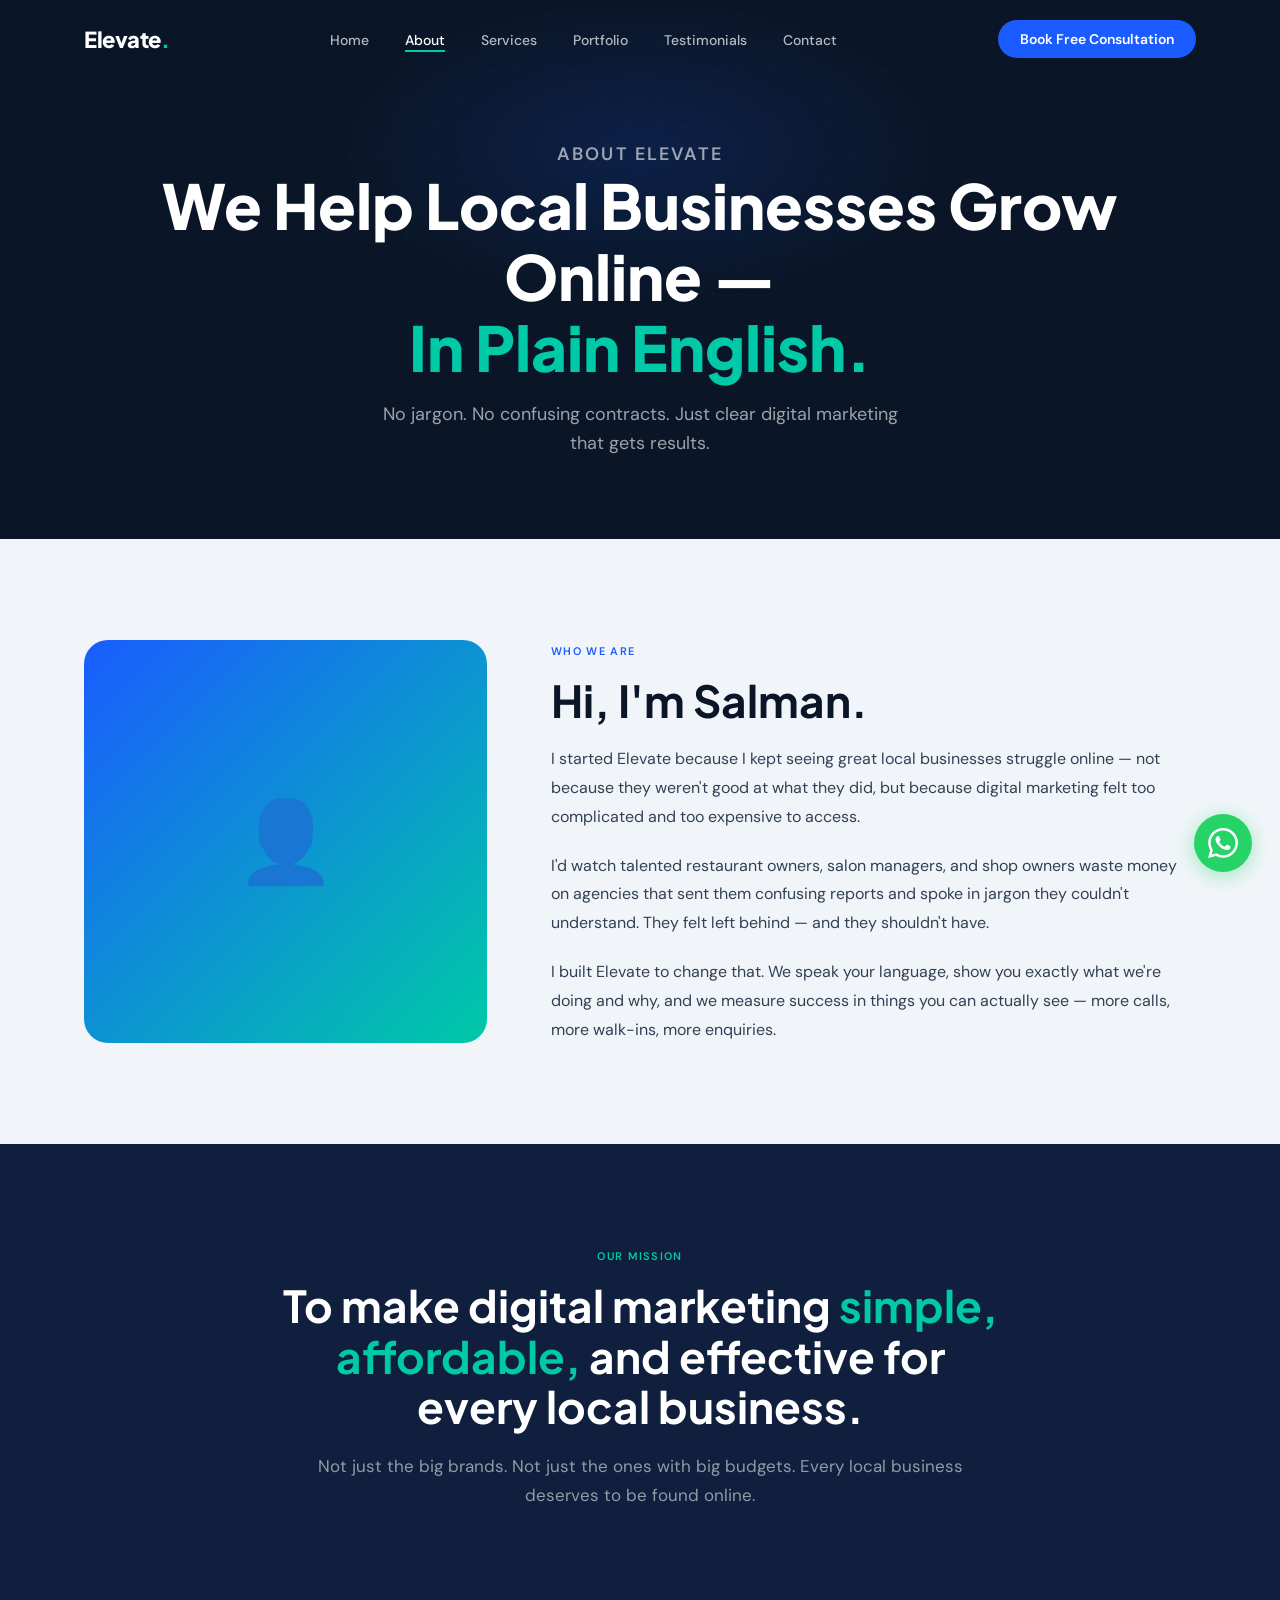
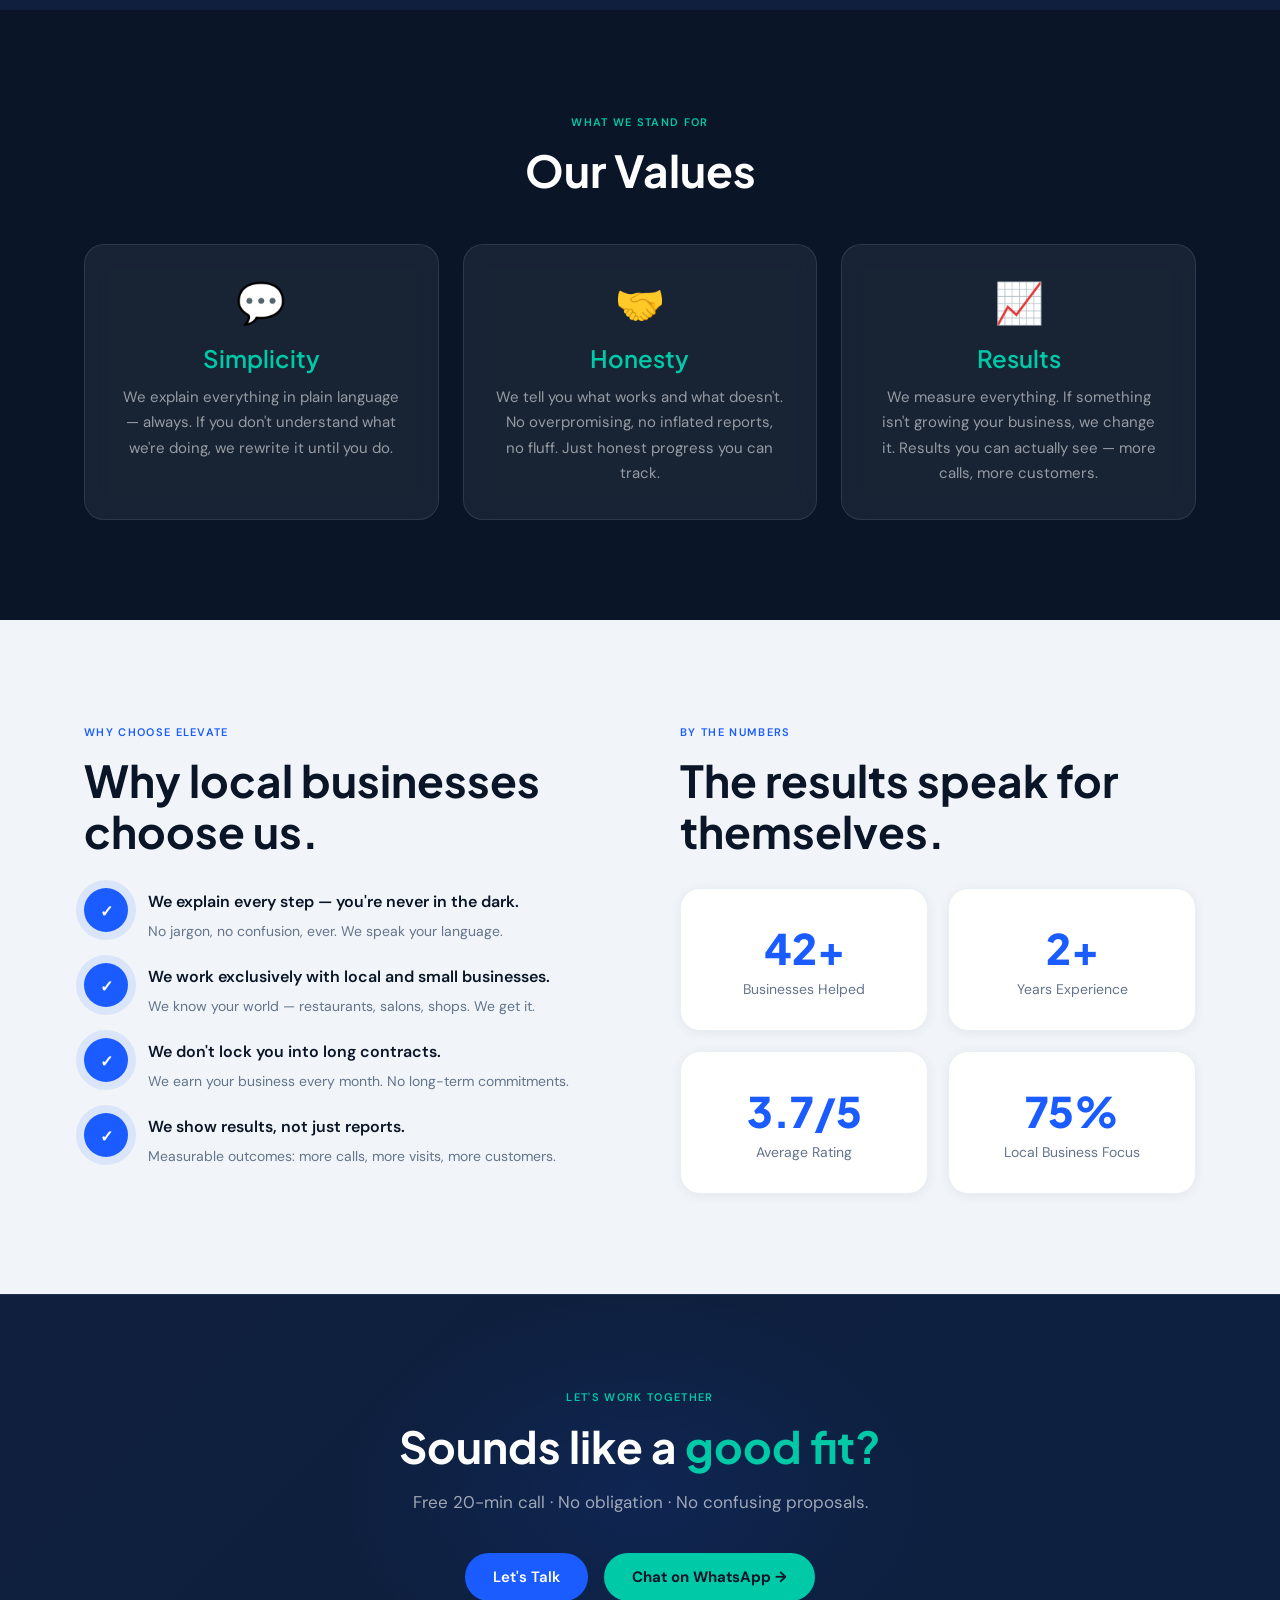
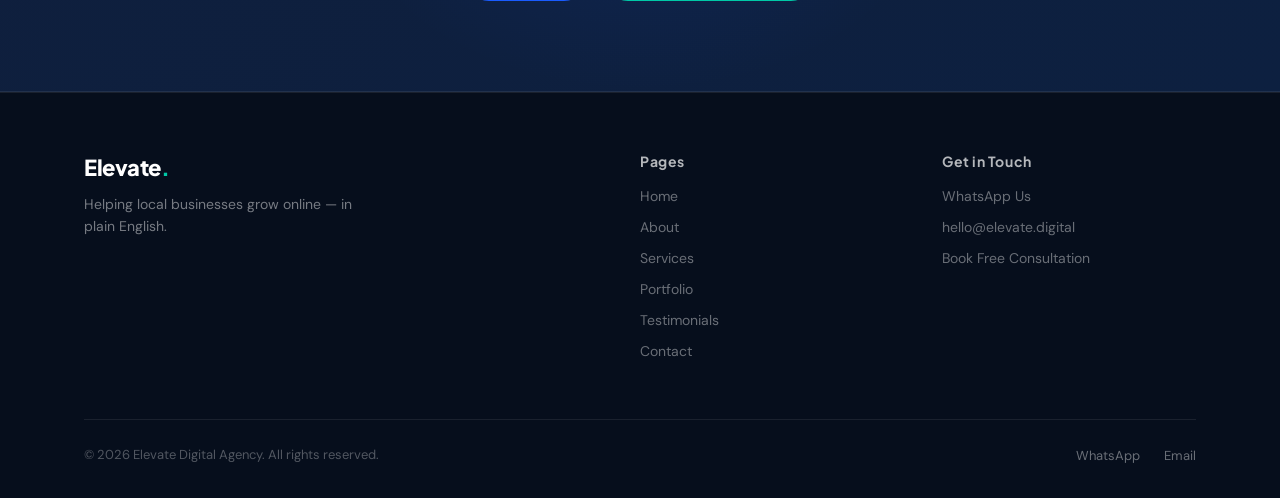
==== about.html @ 39bbc7ec "Initial Elevate website" ====
<!DOCTYPE html>
<html lang="en">
<head>
<meta charset="UTF-8">
<meta name="viewport" content="width=device-width, initial-scale=1.0">
<title>About Us · Elevate Digital Agency</title>
<meta name="description" content="We help local businesses grow online in plain English. No jargon, no confusing contracts. Real people, real results.">
<link rel="stylesheet" href="style.css">
</head>
<body>

<!-- NAV -->
<nav class="nav">
  <div class="container">
    <div class="nav-inner">
      <a href="index.html" class="nav-logo">Elevate<span>.</span></a>
      <ul class="nav-links">
        <li><a href="index.html">Home</a></li>
        <li><a href="about.html">About</a></li>
        <li><a href="services.html">Services</a></li>
        <li><a href="portfolio.html">Portfolio</a></li>
        <li><a href="testimonials.html">Testimonials</a></li>
        <li><a href="contact.html">Contact</a></li>
      </ul>
      <a href="contact.html" class="btn btn-primary nav-cta pulse">Book Free Consultation</a>
      <div class="hamburger" id="hamburger"><span></span><span></span><span></span></div>
    </div>
  </div>
</nav>
<div class="mobile-menu" id="mobileMenu">
  <a href="index.html">Home</a><a href="about.html">About</a><a href="services.html">Services</a>
  <a href="portfolio.html">Portfolio</a><a href="testimonials.html">Testimonials</a><a href="contact.html">Contact</a>
  <a href="contact.html" class="btn btn-primary">Book Free Consultation</a>
</div>

<!-- PAGE HERO -->
<section class="page-hero">
  <div class="page-hero-bg"></div>
  <div class="page-hero-glow"></div>
  <div class="container" style="position:relative;z-index:1">
    <p class="section-label reveal">About Elevate</p>
    <h1 class="reveal reveal-delay-1">We Help Local Businesses Grow Online —<br><span class="text-teal">In Plain English.</span></h1>
    <p class="reveal reveal-delay-2">No jargon. No confusing contracts. Just clear digital marketing that gets results.</p>
  </div>
</section>

<!-- FOUNDER STORY -->
<section class="section section-light">
  <div class="container">
    <div style="display:grid;grid-template-columns:1fr 1.6fr;gap:64px;align-items:center">
      <div class="reveal-left">
        <div style="background:linear-gradient(135deg,#1A5CFF,#00C9A7);border-radius:24px;aspect-ratio:1;display:flex;align-items:center;justify-content:center;font-size:80px">👤</div>
      </div>
      <div class="reveal-right">
        <p class="section-label">Who We Are</p>
        <h2 style="color:var(--text-dark);margin-bottom:20px">Hi, I'm Salman.</h2>
        <p style="color:var(--text-mid);font-size:16px;line-height:1.8;margin-bottom:20px">
          I started Elevate because I kept seeing great local businesses struggle online — not because they weren't good at what they did, but because digital marketing felt too complicated and too expensive to access.
        </p>
        <p style="color:var(--text-mid);font-size:16px;line-height:1.8;margin-bottom:20px">
          I'd watch talented restaurant owners, salon managers, and shop owners waste money on agencies that sent them confusing reports and spoke in jargon they couldn't understand. They felt left behind — and they shouldn't have.
        </p>
        <p style="color:var(--text-mid);font-size:16px;line-height:1.8">
          I built Elevate to change that. We speak your language, show you exactly what we're doing and why, and we measure success in things you can actually see — more calls, more walk-ins, more enquiries.
        </p>
      </div>
    </div>
  </div>
</section>

<!-- MISSION -->
<section class="section section-mid" style="text-align:center">
  <div class="container">
    <div class="max-720">
      <p class="section-label reveal">Our Mission</p>
      <h2 class="reveal reveal-delay-1" style="margin-bottom:20px">
        To make digital marketing <span class="text-teal">simple, affordable,</span> and effective for every local business.
      </h2>
      <p class="text-muted reveal reveal-delay-2" style="font-size:17px">
        Not just the big brands. Not just the ones with big budgets. Every local business deserves to be found online.
      </p>
    </div>
  </div>
</section>

<!-- VALUES -->
<section class="section section-dark">
  <div class="container">
    <div class="text-center mb-48">
      <p class="section-label reveal">What We Stand For</p>
      <h2 class="reveal reveal-delay-1">Our Values</h2>
    </div>
    <div class="grid-3">
      <div class="card-glass reveal reveal-delay-1" style="text-align:center">
        <div style="font-size:40px;margin-bottom:16px">💬</div>
        <h3 class="text-teal" style="margin-bottom:12px">Simplicity</h3>
        <p class="text-muted" style="font-size:15px">We explain everything in plain language — always. If you don't understand what we're doing, we rewrite it until you do.</p>
      </div>
      <div class="card-glass reveal reveal-delay-2" style="text-align:center">
        <div style="font-size:40px;margin-bottom:16px">🤝</div>
        <h3 class="text-teal" style="margin-bottom:12px">Honesty</h3>
        <p class="text-muted" style="font-size:15px">We tell you what works and what doesn't. No overpromising, no inflated reports, no fluff. Just honest progress you can track.</p>
      </div>
      <div class="card-glass reveal reveal-delay-3" style="text-align:center">
        <div style="font-size:40px;margin-bottom:16px">📈</div>
        <h3 class="text-teal" style="margin-bottom:12px">Results</h3>
        <p class="text-muted" style="font-size:15px">We measure everything. If something isn't growing your business, we change it. Results you can actually see — more calls, more customers.</p>
      </div>
    </div>
  </div>
</section>

<!-- WHY CHOOSE US -->
<section class="section section-light">
  <div class="container">
    <div style="display:grid;grid-template-columns:1fr 1fr;gap:80px;align-items:start">
      <div>
        <p class="section-label reveal">Why Choose Elevate</p>
        <h2 class="reveal reveal-delay-1" style="color:var(--text-dark);margin-bottom:32px">Why local businesses choose us.</h2>
        <div style="display:flex;flex-direction:column;gap:20px">
          <div class="step-item reveal reveal-delay-1">
            <div class="step-num" style="background:var(--blue)">✓</div>
            <div>
              <p style="color:var(--text-dark);font-weight:600;font-size:16px;margin-bottom:4px">We explain every step — you're never in the dark.</p>
              <p style="color:var(--text-muted);font-size:14px">No jargon, no confusion, ever. We speak your language.</p>
            </div>
          </div>
          <div class="step-item reveal reveal-delay-2">
            <div class="step-num" style="background:var(--blue)">✓</div>
            <div>
              <p style="color:var(--text-dark);font-weight:600;font-size:16px;margin-bottom:4px">We work exclusively with local and small businesses.</p>
              <p style="color:var(--text-muted);font-size:14px">We know your world — restaurants, salons, shops. We get it.</p>
            </div>
          </div>
          <div class="step-item reveal reveal-delay-3">
            <div class="step-num" style="background:var(--blue)">✓</div>
            <div>
              <p style="color:var(--text-dark);font-weight:600;font-size:16px;margin-bottom:4px">We don't lock you into long contracts.</p>
              <p style="color:var(--text-muted);font-size:14px">We earn your business every month. No long-term commitments.</p>
            </div>
          </div>
          <div class="step-item reveal reveal-delay-4">
            <div class="step-num" style="background:var(--blue)">✓</div>
            <div>
              <p style="color:var(--text-dark);font-weight:600;font-size:16px;margin-bottom:4px">We show results, not just reports.</p>
              <p style="color:var(--text-muted);font-size:14px">Measurable outcomes: more calls, more visits, more customers.</p>
            </div>
          </div>
        </div>
      </div>
      <!-- Stats -->
      <div>
        <p class="section-label reveal">By the Numbers</p>
        <h2 class="reveal reveal-delay-1" style="color:var(--text-dark);margin-bottom:32px">The results speak for themselves.</h2>
        <div style="display:grid;grid-template-columns:1fr 1fr;gap:20px">
          <div class="card-light reveal reveal-delay-1" style="text-align:center">
            <div style="font-family:var(--font-display);font-size:42px;font-weight:800;color:var(--blue)"><span class="counter" data-target="50" data-suffix="+">0</span></div>
            <div style="font-size:14px;color:var(--text-muted);margin-top:6px">Businesses Helped</div>
          </div>
          <div class="card-light reveal reveal-delay-2" style="text-align:center">
            <div style="font-family:var(--font-display);font-size:42px;font-weight:800;color:var(--blue)"><span class="counter" data-target="3" data-suffix="+">0</span></div>
            <div style="font-size:14px;color:var(--text-muted);margin-top:6px">Years Experience</div>
          </div>
          <div class="card-light reveal reveal-delay-3" style="text-align:center">
            <div style="font-family:var(--font-display);font-size:42px;font-weight:800;color:var(--blue)"><span class="counter" data-target="4.9" data-suffix="/5">0</span></div>
            <div style="font-size:14px;color:var(--text-muted);margin-top:6px">Average Rating</div>
          </div>
          <div class="card-light reveal reveal-delay-4" style="text-align:center">
            <div style="font-family:var(--font-display);font-size:42px;font-weight:800;color:var(--blue)"><span class="counter" data-target="100" data-suffix="%">0</span></div>
            <div style="font-size:14px;color:var(--text-muted);margin-top:6px">Local Business Focus</div>
          </div>
        </div>
      </div>
    </div>
  </div>
</section>

<!-- CTA -->
<section class="cta-section">
  <div class="container">
    <div class="max-600 text-center" style="position:relative;z-index:1">
      <p class="section-label reveal">Let's Work Together</p>
      <h2 class="reveal reveal-delay-1">Sounds like a <span class="text-teal">good fit?</span></h2>
      <p class="reveal reveal-delay-2" style="color:rgba(255,255,255,0.6);font-size:17px;margin-top:16px;margin-bottom:36px">
        Free 20-min call · No obligation · No confusing proposals.
      </p>
      <div class="flex-center reveal reveal-delay-3">
        <a href="contact.html" class="btn btn-primary pulse">Let's Talk</a>
        <a href="https://wa.me/917736160446?text=Hi%21%20I%27d%20like%20to%20learn%20more%20about%20your%20services." target="_blank" class="btn btn-teal">Chat on WhatsApp →</a>
      </div>
    </div>
  </div>
</section>

<!-- FOOTER -->
<footer class="footer">
  <div class="container">
    <div class="footer-grid">
      <div class="footer-brand">
        <a href="index.html" class="nav-logo">Elevate<span style="color:var(--teal)">.</span></a>
        <p>Helping local businesses grow online — in plain English.</p>
      </div>
      <div class="footer-col"><h4>Pages</h4><ul>
        <li><a href="index.html">Home</a></li><li><a href="about.html">About</a></li>
        <li><a href="services.html">Services</a></li><li><a href="portfolio.html">Portfolio</a></li>
        <li><a href="testimonials.html">Testimonials</a></li><li><a href="contact.html">Contact</a></li>
      </ul></div>
      <div class="footer-col"><h4>Get in Touch</h4><ul>
        <li><a href="https://wa.me/917736160446" target="_blank">WhatsApp Us</a></li>
        <li><a href="mailto:salmanulfarisdesign@gmail.com">hello@elevate.digital</a></li>
        <li><a href="contact.html">Book Free Consultation</a></li>
      </ul></div>
    </div>
    <div class="footer-bottom">
      <p>© 2026 Elevate Digital Agency. All rights reserved.</p>
      <div class="footer-contact">
        <a href="https://wa.me/917736160446" target="_blank">WhatsApp</a>
        <a href="mailto:salmanulfarisdesign@gmail.com">Email</a>
      </div>
    </div>
  </div>
</footer>

<a href="https://wa.me/917736160446?text=Hi%21%20I%27d%20like%20to%20learn%20more%20about%20your%20services." target="_blank" class="whatsapp-fab">
  <svg viewBox="0 0 24 24"><path d="M17.472 14.382c-.297-.149-1.758-.867-2.03-.967-.273-.099-.471-.148-.67.15-.197.297-.767.966-.94 1.164-.173.199-.347.223-.644.075-.297-.15-1.255-.463-2.39-1.475-.883-.788-1.48-1.761-1.653-2.059-.173-.297-.018-.458.13-.606.134-.133.298-.347.446-.52.149-.174.198-.298.298-.497.099-.198.05-.371-.025-.52-.075-.149-.669-1.612-.916-2.207-.242-.579-.487-.5-.669-.51-.173-.008-.371-.01-.57-.01-.198 0-.52.074-.792.372-.272.297-1.04 1.016-1.04 2.479 0 1.462 1.065 2.875 1.213 3.074.149.198 2.096 3.2 5.077 4.487.709.306 1.262.489 1.694.625.712.227 1.36.195 1.871.118.571-.085 1.758-.719 2.006-1.413.248-.694.248-1.289.173-1.413-.074-.124-.272-.198-.57-.347m-5.421 7.403h-.004a9.87 9.87 0 01-5.031-1.378l-.361-.214-3.741.982.998-3.648-.235-.374a9.86 9.86 0 01-1.51-5.26c.001-5.45 4.436-9.884 9.888-9.884 2.64 0 5.122 1.03 6.988 2.898a9.825 9.825 0 012.893 6.994c-.003 5.45-4.437 9.884-9.885 9.884m8.413-18.297A11.815 11.815 0 0012.05 0C5.495 0 .16 5.335.157 11.892c0 2.096.547 4.142 1.588 5.945L.057 24l6.305-1.654a11.882 11.882 0 005.683 1.448h.005c6.554 0 11.89-5.335 11.893-11.893a11.821 11.821 0 00-3.48-8.413z"/></svg>
  <span class="whatsapp-tooltip">Chat with us on WhatsApp</span>
</a>

<script src="script.js"></script>
</body>
</html>
---- style.css ----
/* ============================================================
   ELEVATE DIGITAL AGENCY — Global Design System
   Phase 4 spec: Dark navy / Electric blue / Teal accent
   Fonts: Plus Jakarta Sans (display) + DM Sans (body)
   ============================================================ */

@import url('https://fonts.googleapis.com/css2?family=Plus+Jakarta+Sans:wght@400;600;700;800&family=DM+Sans:wght@400;500;600&display=swap');

/* ── CSS Variables ── */
:root {
  --navy:       #0A1628;
  --navy-light: #0f1f3d;
  --blue:       #1A5CFF;
  --blue-glow:  rgba(26,92,255,0.25);
  --teal:       #00C9A7;
  --teal-dim:   rgba(0,201,167,0.15);
  --white:      #FFFFFF;
  --slate:      #64748B;
  --ice:        #F1F5F9;
  --ice2:       #E8EFF6;
  --border:     rgba(255,255,255,0.08);
  --border-light: rgba(0,0,0,0.09);
  --card-dark:  rgba(255,255,255,0.04);
  --card-glass: rgba(255,255,255,0.06);
  --text-dark:  #0A1628;
  --text-mid:   #334155;
  --text-muted: #64748B;

  --font-display: 'Plus Jakarta Sans', sans-serif;
  --font-body:    'DM Sans', sans-serif;

  --radius:   12px;
  --radius-lg:20px;
  --radius-xl:32px;

  --section-pad: 100px 0;
  --container:   1160px;
  --transition:  0.3s cubic-bezier(0.4,0,0.2,1);
}

/* ── Reset ── */
*, *::before, *::after { box-sizing: border-box; margin: 0; padding: 0; }
html { scroll-behavior: smooth; font-size: 16px; }
body {
  font-family: var(--font-body);
  color: var(--white);
  background: var(--navy);
  -webkit-font-smoothing: antialiased;
  overflow-x: hidden;
}
img { max-width: 100%; display: block; }
a { text-decoration: none; color: inherit; }

/* ── Container ── */
.container {
  max-width: var(--container);
  margin: 0 auto;
  padding: 0 24px;
}

/* ── Typography ── */
h1,h2,h3,h4 { font-family: var(--font-display); line-height: 1.15; }
h1 { font-size: clamp(36px,5vw,62px); font-weight: 800; }
h2 { font-size: clamp(28px,3.5vw,44px); font-weight: 700; }
h3 { font-size: clamp(18px,2vw,24px); font-weight: 600; }
p  { line-height: 1.7; }

/* ── Section Label ── */
.section-label {
  display: inline-block;
  font-family: var(--font-body);
  font-size: 11px;
  font-weight: 600;
  letter-spacing: 0.12em;
  text-transform: uppercase;
  color: var(--teal);
  margin-bottom: 14px;
}

/* ── Buttons ── */
.btn {
  display: inline-flex;
  align-items: center;
  gap: 8px;
  font-family: var(--font-body);
  font-size: 15px;
  font-weight: 600;
  padding: 14px 28px;
  border-radius: 50px;
  border: none;
  cursor: pointer;
  transition: var(--transition);
  position: relative;
  overflow: hidden;
  white-space: nowrap;
}
.btn-primary {
  background: var(--blue);
  color: var(--white);
  box-shadow: 0 0 0 0 var(--blue-glow);
}
.btn-primary:hover {
  background: #1048e0;
  box-shadow: 0 0 0 8px var(--blue-glow), 0 8px 24px rgba(26,92,255,0.35);
  transform: translateY(-2px);
}
.btn-primary.pulse {
  animation: btn-pulse 3s ease-out infinite;
}
@keyframes btn-pulse {
  0%,100% { box-shadow: 0 0 0 0 var(--blue-glow); }
  50%      { box-shadow: 0 0 0 12px rgba(26,92,255,0); }
}
.btn-teal {
  background: var(--teal);
  color: var(--navy);
  font-weight: 700;
}
.btn-teal:hover {
  background: #00b899;
  transform: translateY(-2px);
  box-shadow: 0 8px 24px rgba(0,201,167,0.35);
}
.btn-outline {
  background: transparent;
  color: var(--white);
  border: 1.5px solid rgba(255,255,255,0.25);
}
.btn-outline:hover {
  background: rgba(255,255,255,0.07);
  border-color: rgba(255,255,255,0.5);
}
.btn-outline-dark {
  background: transparent;
  color: var(--navy);
  border: 1.5px solid rgba(0,0,0,0.18);
}
.btn-outline-dark:hover {
  background: var(--navy);
  color: var(--white);
}

/* ── Nav ── */
.nav {
  position: fixed;
  top: 0; left: 0; right: 0;
  z-index: 1000;
  padding: 20px 0;
  transition: var(--transition);
}
.nav.scrolled {
  background: rgba(10,22,40,0.92);
  backdrop-filter: blur(16px);
  -webkit-backdrop-filter: blur(16px);
  border-bottom: 1px solid var(--border);
  padding: 14px 0;
  box-shadow: 0 4px 32px rgba(0,0,0,0.3);
}
.nav-inner {
  display: flex;
  align-items: center;
  justify-content: space-between;
  gap: 24px;
}
.nav-logo {
  font-family: var(--font-display);
  font-size: 22px;
  font-weight: 800;
  color: var(--white);
  letter-spacing: -0.02em;
}
.nav-logo span { color: var(--teal); }
.nav-links {
  display: flex;
  align-items: center;
  gap: 36px;
  list-style: none;
}
.nav-links a {
  font-size: 14px;
  font-weight: 500;
  color: rgba(255,255,255,0.7);
  transition: var(--transition);
  position: relative;
}
.nav-links a::after {
  content: '';
  position: absolute;
  bottom: -3px; left: 0; right: 0;
  height: 1.5px;
  background: var(--teal);
  transform: scaleX(0);
  transition: var(--transition);
}
.nav-links a:hover { color: var(--white); }
.nav-links a:hover::after, .nav-links a.active::after { transform: scaleX(1); }
.nav-links a.active { color: var(--white); }
.nav-cta { font-size: 14px !important; padding: 10px 22px !important; }
.hamburger {
  display: none;
  flex-direction: column;
  gap: 5px;
  cursor: pointer;
  padding: 4px;
}
.hamburger span {
  display: block;
  width: 24px; height: 2px;
  background: var(--white);
  border-radius: 2px;
  transition: var(--transition);
}
.hamburger.open span:nth-child(1) { transform: translateY(7px) rotate(45deg); }
.hamburger.open span:nth-child(2) { opacity: 0; }
.hamburger.open span:nth-child(3) { transform: translateY(-7px) rotate(-45deg); }
.mobile-menu {
  display: none;
  position: fixed;
  top: 0; left: 0; right: 0; bottom: 0;
  background: var(--navy);
  z-index: 999;
  padding: 100px 24px 40px;
  flex-direction: column;
  gap: 8px;
}
.mobile-menu.open { display: flex; }
.mobile-menu a {
  font-family: var(--font-display);
  font-size: 28px;
  font-weight: 700;
  color: rgba(255,255,255,0.7);
  padding: 12px 0;
  border-bottom: 1px solid var(--border);
  transition: var(--transition);
}
.mobile-menu a:hover { color: var(--white); padding-left: 8px; }
.mobile-menu .btn { margin-top: 20px; width: 100%; justify-content: center; }

/* ── WhatsApp Floating Button ── */
.whatsapp-fab {
  position: fixed;
  bottom: 28px;
  right: 28px;
  z-index: 999;
  width: 58px; height: 58px;
  background: #25D366;
  border-radius: 50%;
  display: flex;
  align-items: center;
  justify-content: center;
  box-shadow: 0 4px 20px rgba(37,211,102,0.4);
  transition: var(--transition);
  animation: wa-bounce 5s ease-in-out infinite;
}
.whatsapp-fab:hover {
  transform: scale(1.1);
  box-shadow: 0 6px 28px rgba(37,211,102,0.55);
}
.whatsapp-fab svg { width: 30px; height: 30px; fill: white; }
@keyframes wa-bounce {
  0%,90%,100% { transform: translateY(0); }
  93%          { transform: translateY(-8px); }
  96%          { transform: translateY(-3px); }
}
.whatsapp-tooltip {
  position: absolute;
  right: 70px;
  background: rgba(10,22,40,0.95);
  color: white;
  font-size: 13px;
  font-weight: 500;
  padding: 8px 14px;
  border-radius: 8px;
  white-space: nowrap;
  pointer-events: none;
  opacity: 0;
  transition: var(--transition);
  border: 1px solid var(--border);
}
.whatsapp-fab:hover .whatsapp-tooltip { opacity: 1; }

/* ── Hero (dark sections) ── */
.hero {
  min-height: 100vh;
  display: flex;
  align-items: center;
  padding: 120px 0 80px;
  position: relative;
  overflow: hidden;
  background: var(--navy);
}
.hero-bg-dots {
  position: absolute;
  inset: 0;
  background-image: radial-gradient(circle, rgba(255,255,255,0.04) 1px, transparent 1px);
  background-size: 32px 32px;
  pointer-events: none;
}
.hero-gradient {
  position: absolute;
  inset: 0;
  background: radial-gradient(ellipse 80% 60% at 60% 40%, rgba(26,92,255,0.12) 0%, transparent 70%),
              radial-gradient(ellipse 50% 50% at 20% 80%, rgba(0,201,167,0.08) 0%, transparent 60%);
  pointer-events: none;
}
.hero-content { position: relative; z-index: 2; }
.hero-eyebrow {
  font-family: var(--font-body);
  font-size: 12px;
  font-weight: 600;
  letter-spacing: 0.14em;
  text-transform: uppercase;
  color: var(--teal);
  margin-bottom: 20px;
  opacity: 0;
  animation: fade-up 0.6s 0.2s ease-out forwards;
}
.hero-title {
  opacity: 0;
  animation: fade-up 0.7s 0.4s ease-out forwards;
  margin-bottom: 24px;
}
.hero-title .accent { color: var(--teal); }
.hero-sub {
  font-size: clamp(16px, 1.5vw, 19px);
  color: rgba(255,255,255,0.65);
  max-width: 580px;
  margin-bottom: 36px;
  line-height: 1.65;
  opacity: 0;
  animation: fade-up 0.7s 0.6s ease-out forwards;
}
.hero-ctas {
  display: flex;
  align-items: center;
  gap: 16px;
  flex-wrap: wrap;
  opacity: 0;
  animation: fade-up 0.7s 0.8s ease-out forwards;
}
.hero-floating-icons {
  position: absolute;
  right: 5%;
  top: 50%;
  transform: translateY(-50%);
  width: 360px;
  height: 360px;
  pointer-events: none;
}
.float-icon {
  position: absolute;
  width: 64px; height: 64px;
  border-radius: 16px;
  display: flex;
  align-items: center;
  justify-content: center;
  font-size: 28px;
  opacity: 0;
  animation: float-in 0.6s ease-out forwards, float 4s ease-in-out infinite;
}
.float-icon:nth-child(1) { top: 10%;  left: 20%; animation-delay: 0.9s, 1.5s; background: rgba(225,48,108,0.15); border: 1px solid rgba(225,48,108,0.2); }
.float-icon:nth-child(2) { top: 35%;  left: 55%; animation-delay: 1.1s, 2s;   background: rgba(26,92,255,0.15); border: 1px solid rgba(26,92,255,0.2); }
.float-icon:nth-child(3) { top: 60%;  left: 10%; animation-delay: 1.3s, 2.5s; background: rgba(0,201,167,0.15); border: 1px solid rgba(0,201,167,0.2); }
.float-icon:nth-child(4) { top: 75%;  left: 50%; animation-delay: 1.5s, 3s;   background: rgba(255,165,0,0.15); border: 1px solid rgba(255,165,0,0.2); }
.float-icon:nth-child(5) { top: 20%;  left: 70%; animation-delay: 1.7s, 3.5s; background: rgba(255,255,255,0.06); border: 1px solid var(--border); }
@keyframes float-in {
  from { opacity:0; transform: translateY(20px); }
  to   { opacity:1; transform: translateY(0); }
}
@keyframes float {
  0%,100% { transform: translateY(0); }
  50%      { transform: translateY(-10px); }
}
@keyframes fade-up {
  from { opacity:0; transform: translateY(24px); }
  to   { opacity:1; transform: translateY(0); }
}

/* ── Trust Strip ── */
.trust-strip {
  background: rgba(255,255,255,0.04);
  border: 1px solid var(--border);
  border-radius: var(--radius);
  padding: 20px 32px;
  display: flex;
  align-items: center;
  justify-content: space-around;
  gap: 20px;
  flex-wrap: wrap;
  margin-top: 60px;
}
.trust-item {
  text-align: center;
}
.trust-item .trust-num {
  font-family: var(--font-display);
  font-size: 28px;
  font-weight: 800;
  color: var(--teal);
  display: block;
  line-height: 1;
}
.trust-item .trust-label {
  font-size: 13px;
  color: rgba(255,255,255,0.55);
  margin-top: 4px;
}
.trust-divider {
  width: 1px;
  height: 40px;
  background: var(--border);
}

/* ── Section ── */
.section { padding: var(--section-pad); }
.section-dark { background: var(--navy); }
.section-light {
  background: var(--ice);
  color: var(--text-dark);
}
.section-light .section-label { color: var(--blue); }
.section-light h2,
.section-light h3 { color: var(--text-dark); }
.section-light p { color: var(--text-mid); }

.section-mid {
  background: var(--navy-light);
}

/* ── Reveal animation (scroll-triggered via JS) ── */
.reveal {
  opacity: 0;
  transform: translateY(32px);
  transition: opacity 0.6s ease-out, transform 0.6s ease-out;
}
.reveal.visible {
  opacity: 1;
  transform: translateY(0);
}
.reveal-delay-1 { transition-delay: 0.1s; }
.reveal-delay-2 { transition-delay: 0.2s; }
.reveal-delay-3 { transition-delay: 0.3s; }
.reveal-delay-4 { transition-delay: 0.4s; }
.reveal-left {
  opacity: 0;
  transform: translateX(-32px);
  transition: opacity 0.6s ease-out, transform 0.6s ease-out;
}
.reveal-left.visible { opacity: 1; transform: translateX(0); }
.reveal-right {
  opacity: 0;
  transform: translateX(32px);
  transition: opacity 0.6s ease-out, transform 0.6s ease-out;
}
.reveal-right.visible { opacity: 1; transform: translateX(0); }

/* ── Cards ── */
.card-dark {
  background: var(--card-dark);
  border: 1px solid var(--border);
  border-radius: var(--radius-lg);
  padding: 32px;
  transition: var(--transition);
}
.card-dark:hover {
  background: rgba(255,255,255,0.07);
  border-color: rgba(255,255,255,0.14);
  transform: translateY(-4px);
  box-shadow: 0 16px 40px rgba(0,0,0,0.3);
}
.card-glass {
  background: rgba(255,255,255,0.06);
  backdrop-filter: blur(12px);
  -webkit-backdrop-filter: blur(12px);
  border: 1px solid rgba(255,255,255,0.1);
  border-radius: var(--radius-lg);
  padding: 32px;
  transition: var(--transition);
}
.card-glass:hover {
  background: rgba(255,255,255,0.1);
  transform: translateY(-4px);
  box-shadow: 0 20px 48px rgba(0,0,0,0.25);
}
.card-light {
  background: var(--white);
  border: 1px solid var(--ice2);
  border-radius: var(--radius-lg);
  padding: 32px;
  transition: var(--transition);
  box-shadow: 0 2px 12px rgba(0,0,0,0.06);
}
.card-light:hover {
  box-shadow: 0 12px 36px rgba(0,0,0,0.1);
  transform: translateY(-4px);
  border-color: rgba(26,92,255,0.2);
}

/* ── Grid layouts ── */
.grid-3 {
  display: grid;
  grid-template-columns: repeat(3, 1fr);
  gap: 24px;
}
.grid-2 {
  display: grid;
  grid-template-columns: repeat(2, 1fr);
  gap: 28px;
}
.grid-auto {
  display: grid;
  grid-template-columns: repeat(auto-fit, minmax(280px, 1fr));
  gap: 24px;
}

/* ── Service icon ── */
.service-icon {
  width: 52px; height: 52px;
  border-radius: 14px;
  display: flex;
  align-items: center;
  justify-content: center;
  font-size: 24px;
  margin-bottom: 20px;
}
.icon-blue  { background: rgba(26,92,255,0.15); }
.icon-teal  { background: rgba(0,201,167,0.15); }
.icon-amber { background: rgba(255,165,0,0.15); }

/* ── Tag / Badge ── */
.tag {
  display: inline-block;
  font-size: 12px;
  font-weight: 600;
  padding: 4px 12px;
  border-radius: 20px;
  letter-spacing: 0.04em;
}
.tag-teal  { background: var(--teal-dim); color: var(--teal); }
.tag-blue  { background: rgba(26,92,255,0.12); color: var(--blue); }

/* ── Result badge ── */
.result-badge {
  display: inline-block;
  font-family: var(--font-display);
  font-size: 22px;
  font-weight: 800;
  color: var(--teal);
  background: var(--teal-dim);
  padding: 10px 20px;
  border-radius: 10px;
  margin: 16px 0;
}

/* ── Steps ── */
.step-num {
  width: 44px; height: 44px;
  border-radius: 50%;
  display: flex;
  align-items: center;
  justify-content: center;
  font-family: var(--font-display);
  font-size: 16px;
  font-weight: 800;
  background: var(--blue);
  color: var(--white);
  flex-shrink: 0;
  box-shadow: 0 0 0 8px rgba(26,92,255,0.1);
}
.step-item {
  display: flex;
  gap: 20px;
  align-items: flex-start;
}

/* ── CTA Section ── */
.cta-section {
  background: linear-gradient(135deg, var(--navy-light) 0%, #0d2040 100%);
  border-top: 1px solid var(--border);
  border-bottom: 1px solid var(--border);
  text-align: center;
  padding: 90px 0;
  position: relative;
  overflow: hidden;
}
.cta-section::before {
  content: '';
  position: absolute;
  top: 50%; left: 50%;
  transform: translate(-50%, -50%);
  width: 600px; height: 400px;
  background: radial-gradient(ellipse, rgba(26,92,255,0.1) 0%, transparent 70%);
  pointer-events: none;
}

/* ── Star rating ── */
.stars { color: #FFB800; font-size: 18px; letter-spacing: 2px; }

/* ── Testimonial ── */
.testimonial-card {
  background: var(--white);
  border-radius: var(--radius-lg);
  padding: 28px;
  position: relative;
  transition: var(--transition);
  box-shadow: 0 2px 12px rgba(0,0,0,0.06);
  border: 1px solid var(--ice2);
}
.testimonial-card:hover {
  box-shadow: 0 12px 36px rgba(0,0,0,0.1);
  transform: translateY(-4px);
}
.testimonial-card::before {
  content: '"';
  font-family: Georgia, serif;
  font-size: 72px;
  color: var(--blue);
  opacity: 0.12;
  position: absolute;
  top: -8px; left: 20px;
  line-height: 1;
}
.testimonial-quote {
  font-size: 15px;
  color: var(--text-mid);
  line-height: 1.7;
  margin-bottom: 20px;
  position: relative;
  z-index: 1;
}
.testimonial-author {
  display: flex;
  align-items: center;
  gap: 12px;
}
.author-avatar {
  width: 42px; height: 42px;
  border-radius: 50%;
  display: flex;
  align-items: center;
  justify-content: center;
  font-family: var(--font-display);
  font-size: 14px;
  font-weight: 700;
  color: var(--white);
  flex-shrink: 0;
}
.author-name {
  font-family: var(--font-display);
  font-weight: 700;
  font-size: 14px;
  color: var(--text-dark);
}
.author-biz {
  font-size: 12px;
  color: var(--text-muted);
  margin-top: 1px;
}

/* ── Form ── */
.form-group { margin-bottom: 20px; }
.form-label {
  display: block;
  font-size: 13px;
  font-weight: 600;
  color: var(--text-dark);
  margin-bottom: 8px;
  letter-spacing: 0.02em;
}
.form-input,
.form-textarea {
  width: 100%;
  padding: 14px 16px;
  border: 1.5px solid var(--ice2);
  border-radius: var(--radius);
  font-family: var(--font-body);
  font-size: 15px;
  color: var(--text-dark);
  background: var(--white);
  transition: var(--transition);
  outline: none;
}
.form-input:focus,
.form-textarea:focus {
  border-color: var(--blue);
  box-shadow: 0 0 0 4px var(--blue-glow);
}
.form-textarea { min-height: 120px; resize: vertical; }
.form-input.error,
.form-textarea.error { border-color: #ef4444; box-shadow: 0 0 0 3px rgba(239,68,68,0.15); }
.form-error-msg {
  font-size: 12px;
  color: #ef4444;
  margin-top: 5px;
  display: none;
}
.form-success {
  background: rgba(0,201,167,0.1);
  border: 1px solid rgba(0,201,167,0.3);
  border-radius: var(--radius);
  padding: 16px 20px;
  color: #00a788;
  font-weight: 600;
  text-align: center;
  display: none;
}

/* ── Page Hero (inner pages, not full height) ── */
.page-hero {
  background: var(--navy);
  padding: 140px 0 80px;
  position: relative;
  overflow: hidden;
  text-align: center;
}
.page-hero-bg {
  position: absolute;
  inset: 0;
  background-image: radial-gradient(circle, rgba(255,255,255,0.03) 1px, transparent 1px);
  background-size: 28px 28px;
  pointer-events: none;
}
.page-hero-glow {
  position: absolute;
  top: 0; left: 50%;
  transform: translateX(-50%);
  width: 600px; height: 300px;
  background: radial-gradient(ellipse, rgba(26,92,255,0.15) 0%, transparent 70%);
  pointer-events: none;
}
.page-hero h1 { margin-bottom: 16px; }
.page-hero p {
  font-size: 18px;
  color: rgba(255,255,255,0.6);
  max-width: 540px;
  margin: 0 auto;
  line-height: 1.65;
}

/* ── Stats bar ── */
.stats-bar {
  background: linear-gradient(90deg, rgba(26,92,255,0.08), rgba(0,201,167,0.08));
  border: 1px solid var(--border);
  border-radius: var(--radius-lg);
  padding: 28px 40px;
  display: flex;
  align-items: center;
  justify-content: space-around;
  gap: 20px;
  flex-wrap: wrap;
}
.stats-bar .stat-num {
  font-family: var(--font-display);
  font-size: 36px;
  font-weight: 800;
  color: var(--teal);
  display: block;
  line-height: 1;
}
.stats-bar .stat-label {
  font-size: 14px;
  color: rgba(255,255,255,0.55);
  margin-top: 4px;
}
.stats-bar .stat-item { text-align: center; }
.stats-bar .stat-divider { width: 1px; height: 50px; background: var(--border); }

/* ── Filter buttons ── */
.filter-btns {
  display: flex;
  gap: 10px;
  flex-wrap: wrap;
  justify-content: center;
  margin-bottom: 36px;
}
.filter-btn {
  padding: 8px 20px;
  border-radius: 50px;
  font-size: 13px;
  font-weight: 600;
  border: 1.5px solid var(--ice2);
  background: var(--white);
  color: var(--text-mid);
  cursor: pointer;
  transition: var(--transition);
  font-family: var(--font-body);
}
.filter-btn:hover,
.filter-btn.active {
  background: var(--blue);
  border-color: var(--blue);
  color: var(--white);
}

/* ── Counter animation ── */
.counter { display: inline-block; }

/* ── Footer ── */
.footer {
  background: #060e1c;
  border-top: 1px solid var(--border);
  padding: 60px 0 32px;
}
.footer-grid {
  display: grid;
  grid-template-columns: 2fr 1fr 1fr;
  gap: 48px;
  margin-bottom: 48px;
}
.footer-brand p {
  font-size: 14px;
  color: rgba(255,255,255,0.45);
  margin-top: 12px;
  max-width: 280px;
  line-height: 1.6;
}
.footer-col h4 {
  font-family: var(--font-display);
  font-size: 14px;
  font-weight: 700;
  color: rgba(255,255,255,0.7);
  margin-bottom: 16px;
  letter-spacing: 0.04em;
}
.footer-col ul { list-style: none; }
.footer-col ul li { margin-bottom: 10px; }
.footer-col ul li a {
  font-size: 14px;
  color: rgba(255,255,255,0.4);
  transition: var(--transition);
}
.footer-col ul li a:hover { color: var(--teal); }
.footer-bottom {
  border-top: 1px solid var(--border);
  padding-top: 24px;
  display: flex;
  align-items: center;
  justify-content: space-between;
  gap: 16px;
  flex-wrap: wrap;
}
.footer-bottom p { font-size: 13px; color: rgba(255,255,255,0.3); }
.footer-contact a {
  font-size: 13px;
  color: rgba(255,255,255,0.4);
  transition: var(--transition);
  margin-left: 20px;
}
.footer-contact a:hover { color: var(--teal); }

/* ── Responsive ── */
@media (max-width: 900px) {
  .nav-links, .nav-cta { display: none; }
  .hamburger { display: flex; }
  .grid-3 { grid-template-columns: 1fr; }
  .grid-2 { grid-template-columns: 1fr; }
  .footer-grid { grid-template-columns: 1fr; gap: 32px; }
  .hero-floating-icons { display: none; }
  .trust-strip { gap: 16px; padding: 20px; }
  .trust-divider { display: none; }
  .stats-bar { padding: 20px; }
  .stats-bar .stat-divider { display: none; }
}
@media (max-width: 600px) {
  :root { --section-pad: 70px 0; }
  .cta-section { padding: 64px 0; }
  .hero { padding: 100px 0 60px; }
  .btn { font-size: 14px; padding: 12px 22px; }
  h1 { font-size: 32px; }
  h2 { font-size: 26px; }
  .result-badge { font-size: 18px; }
}

/* ── Utility ── */
.text-teal   { color: var(--teal); }
.text-blue   { color: var(--blue); }
.text-muted  { color: rgba(255,255,255,0.55); }
.text-center { text-align: center; }
.mt-8  { margin-top: 8px; }
.mt-12 { margin-top: 12px; }
.mt-16 { margin-top: 16px; }
.mt-20 { margin-top: 20px; }
.mt-24 { margin-top: 24px; }
.mt-32 { margin-top: 32px; }
.mt-40 { margin-top: 40px; }
.mt-48 { margin-top: 48px; }
.mt-64 { margin-top: 64px; }
.mb-8  { margin-bottom: 8px; }
.mb-12 { margin-bottom: 12px; }
.mb-16 { margin-bottom: 16px; }
.mb-24 { margin-bottom: 24px; }
.mb-32 { margin-bottom: 32px; }
.mb-40 { margin-bottom: 40px; }
.mb-48 { margin-bottom: 48px; }
.flex-center {
  display: flex;
  align-items: center;
  justify-content: center;
  gap: 16px;
  flex-wrap: wrap;
}
.max-600 { max-width: 600px; margin-left: auto; margin-right: auto; }
.max-720 { max-width: 720px; margin-left: auto; margin-right: auto; }
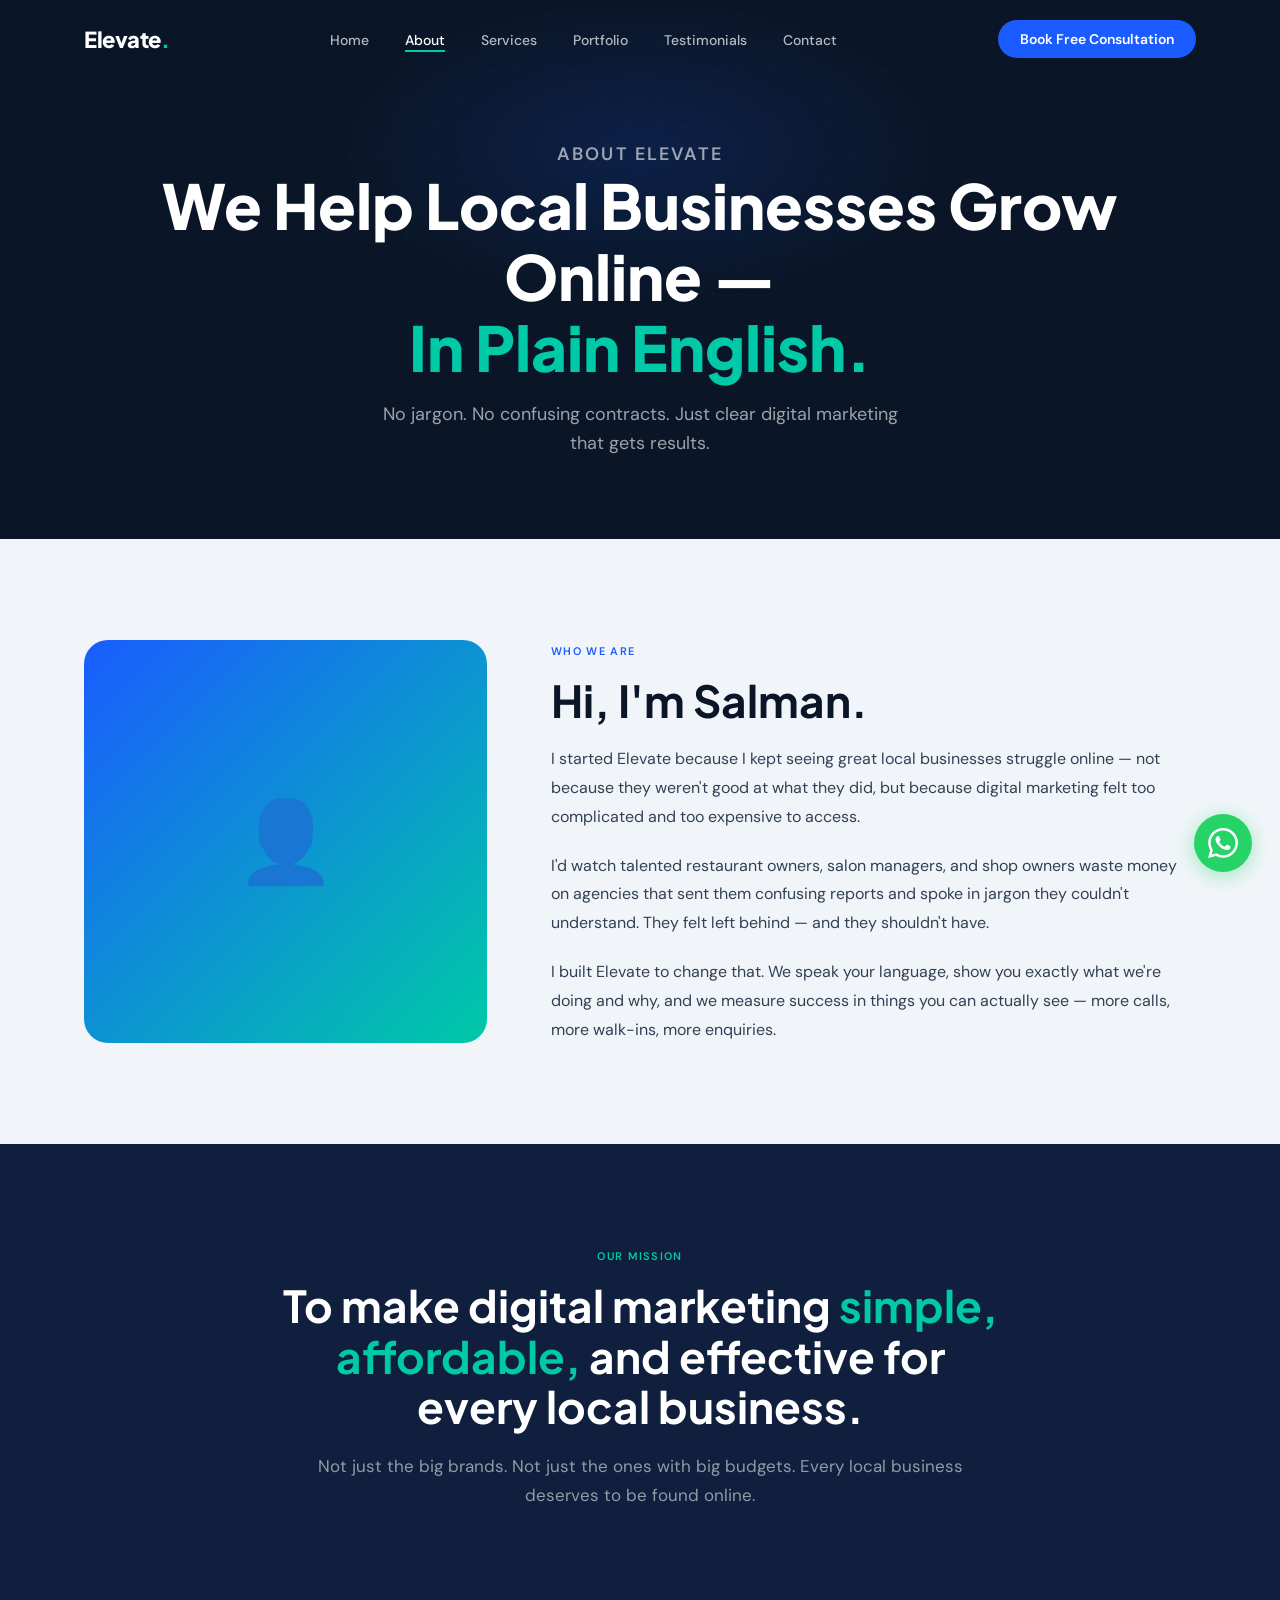
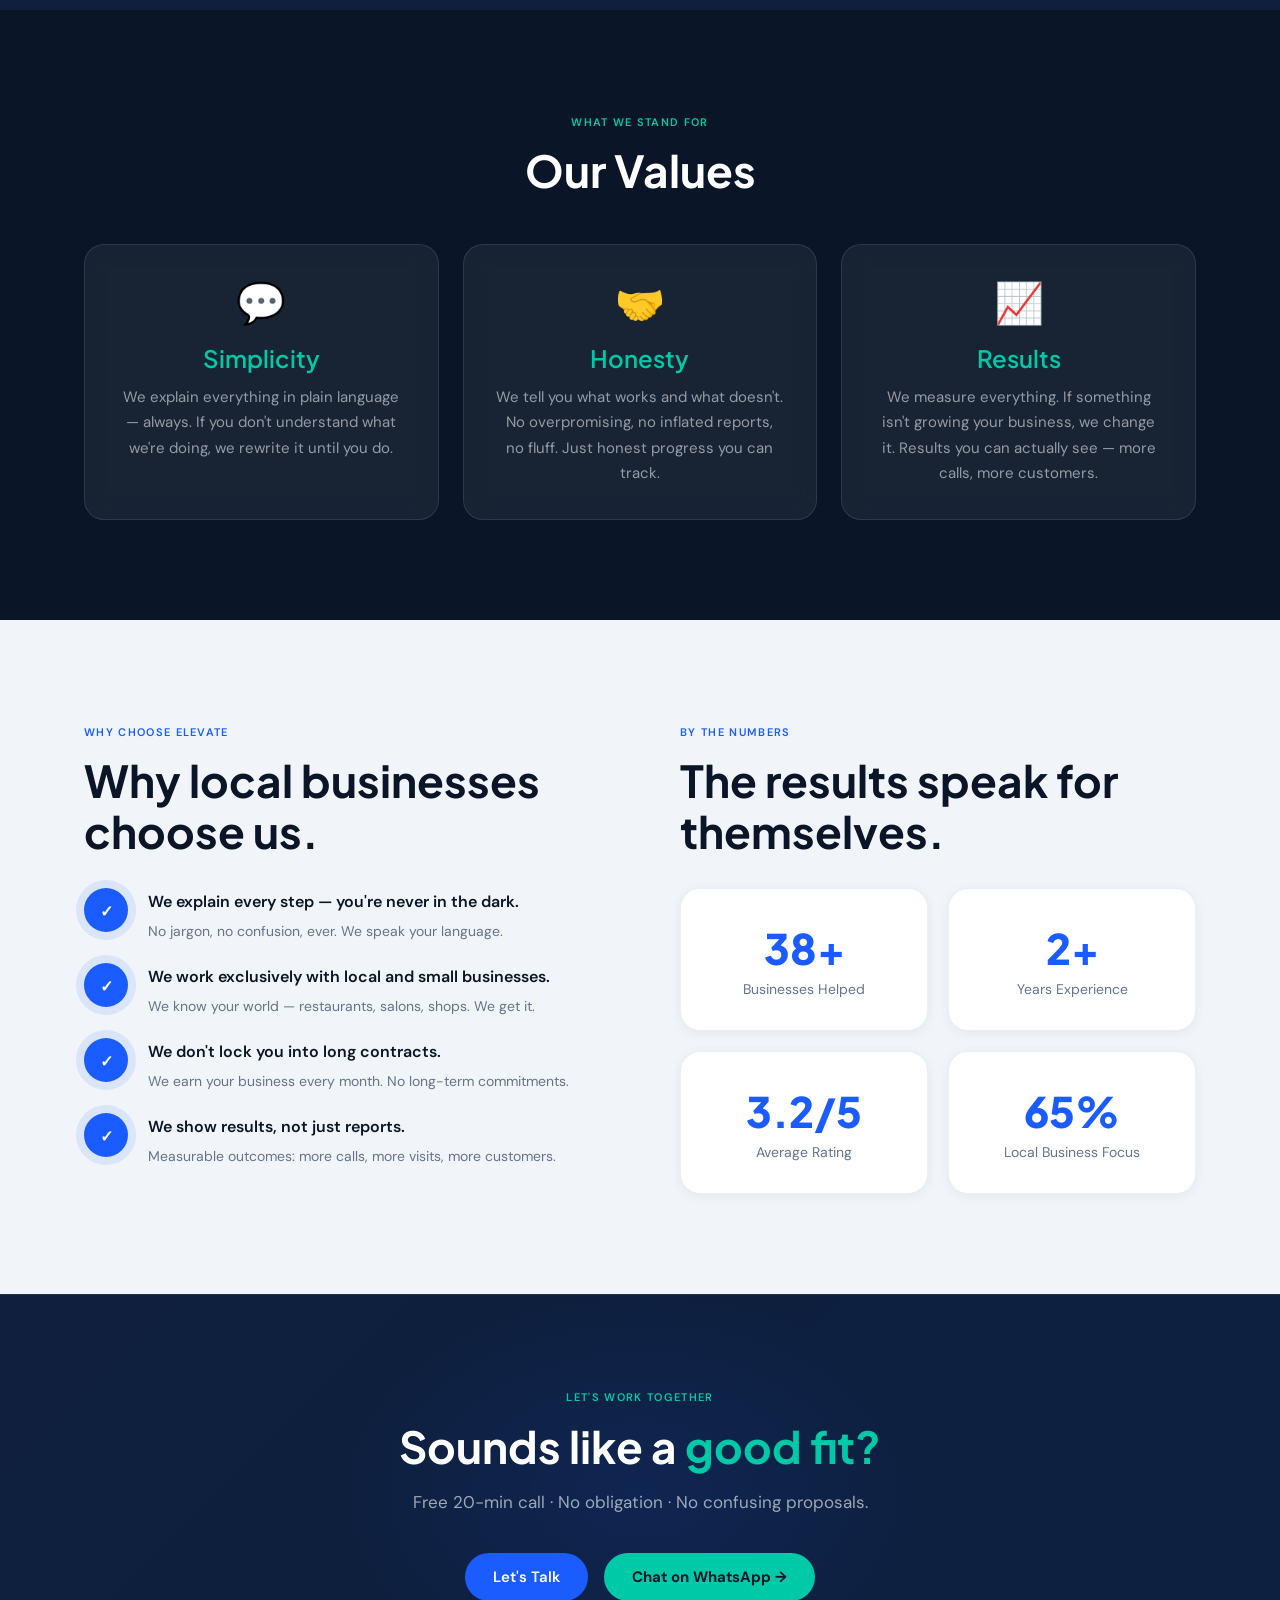
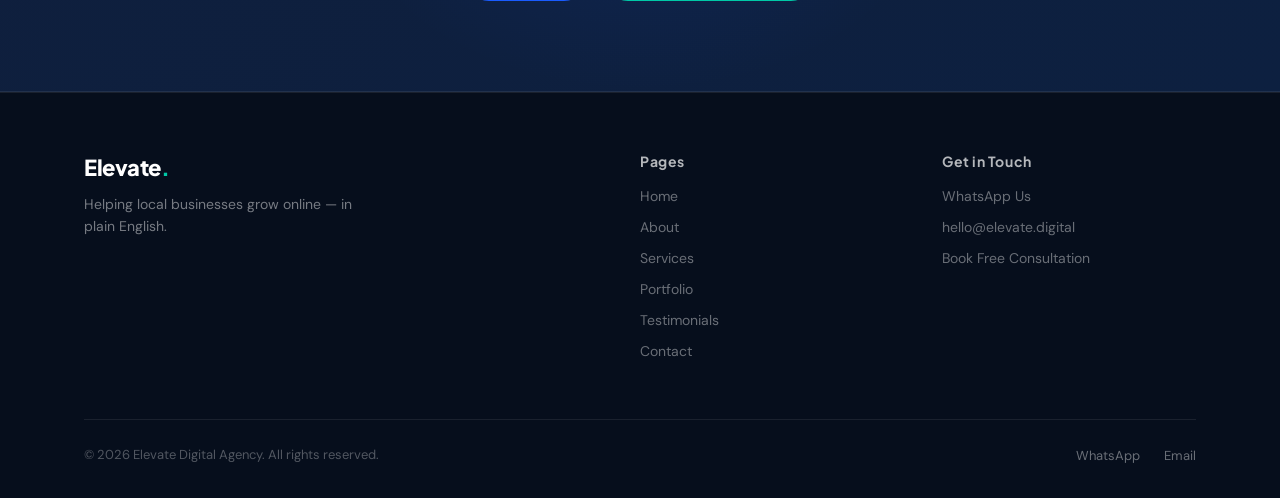
==== commit 5f2060af: "Upload final optimized website" ====
--- a/about.html
+++ b/about.html
@@ -221,7 +221,7 @@
   </div>
 </footer>
 
-<a href="https://wa.me/917736160446?text=Hi%21%20I%27d%20like%20to%20learn%20more%20about%20your%20services." target="_blank" class="whatsapp-fab">
+<a href="https://wa.me/917736160446?text=Hi%21%20I%27d%20like%20to%20learn%20more%20about%20your%20services." target="_blank" class="whatsapp-fab whatsapp-tracked">
   <svg viewBox="0 0 24 24"><path d="M17.472 14.382c-.297-.149-1.758-.867-2.03-.967-.273-.099-.471-.148-.67.15-.197.297-.767.966-.94 1.164-.173.199-.347.223-.644.075-.297-.15-1.255-.463-2.39-1.475-.883-.788-1.48-1.761-1.653-2.059-.173-.297-.018-.458.13-.606.134-.133.298-.347.446-.52.149-.174.198-.298.298-.497.099-.198.05-.371-.025-.52-.075-.149-.669-1.612-.916-2.207-.242-.579-.487-.5-.669-.51-.173-.008-.371-.01-.57-.01-.198 0-.52.074-.792.372-.272.297-1.04 1.016-1.04 2.479 0 1.462 1.065 2.875 1.213 3.074.149.198 2.096 3.2 5.077 4.487.709.306 1.262.489 1.694.625.712.227 1.36.195 1.871.118.571-.085 1.758-.719 2.006-1.413.248-.694.248-1.289.173-1.413-.074-.124-.272-.198-.57-.347m-5.421 7.403h-.004a9.87 9.87 0 01-5.031-1.378l-.361-.214-3.741.982.998-3.648-.235-.374a9.86 9.86 0 01-1.51-5.26c.001-5.45 4.436-9.884 9.888-9.884 2.64 0 5.122 1.03 6.988 2.898a9.825 9.825 0 012.893 6.994c-.003 5.45-4.437 9.884-9.885 9.884m8.413-18.297A11.815 11.815 0 0012.05 0C5.495 0 .16 5.335.157 11.892c0 2.096.547 4.142 1.588 5.945L.057 24l6.305-1.654a11.882 11.882 0 005.683 1.448h.005c6.554 0 11.89-5.335 11.893-11.893a11.821 11.821 0 00-3.48-8.413z"/></svg>
   <span class="whatsapp-tooltip">Chat with us on WhatsApp</span>
 </a>
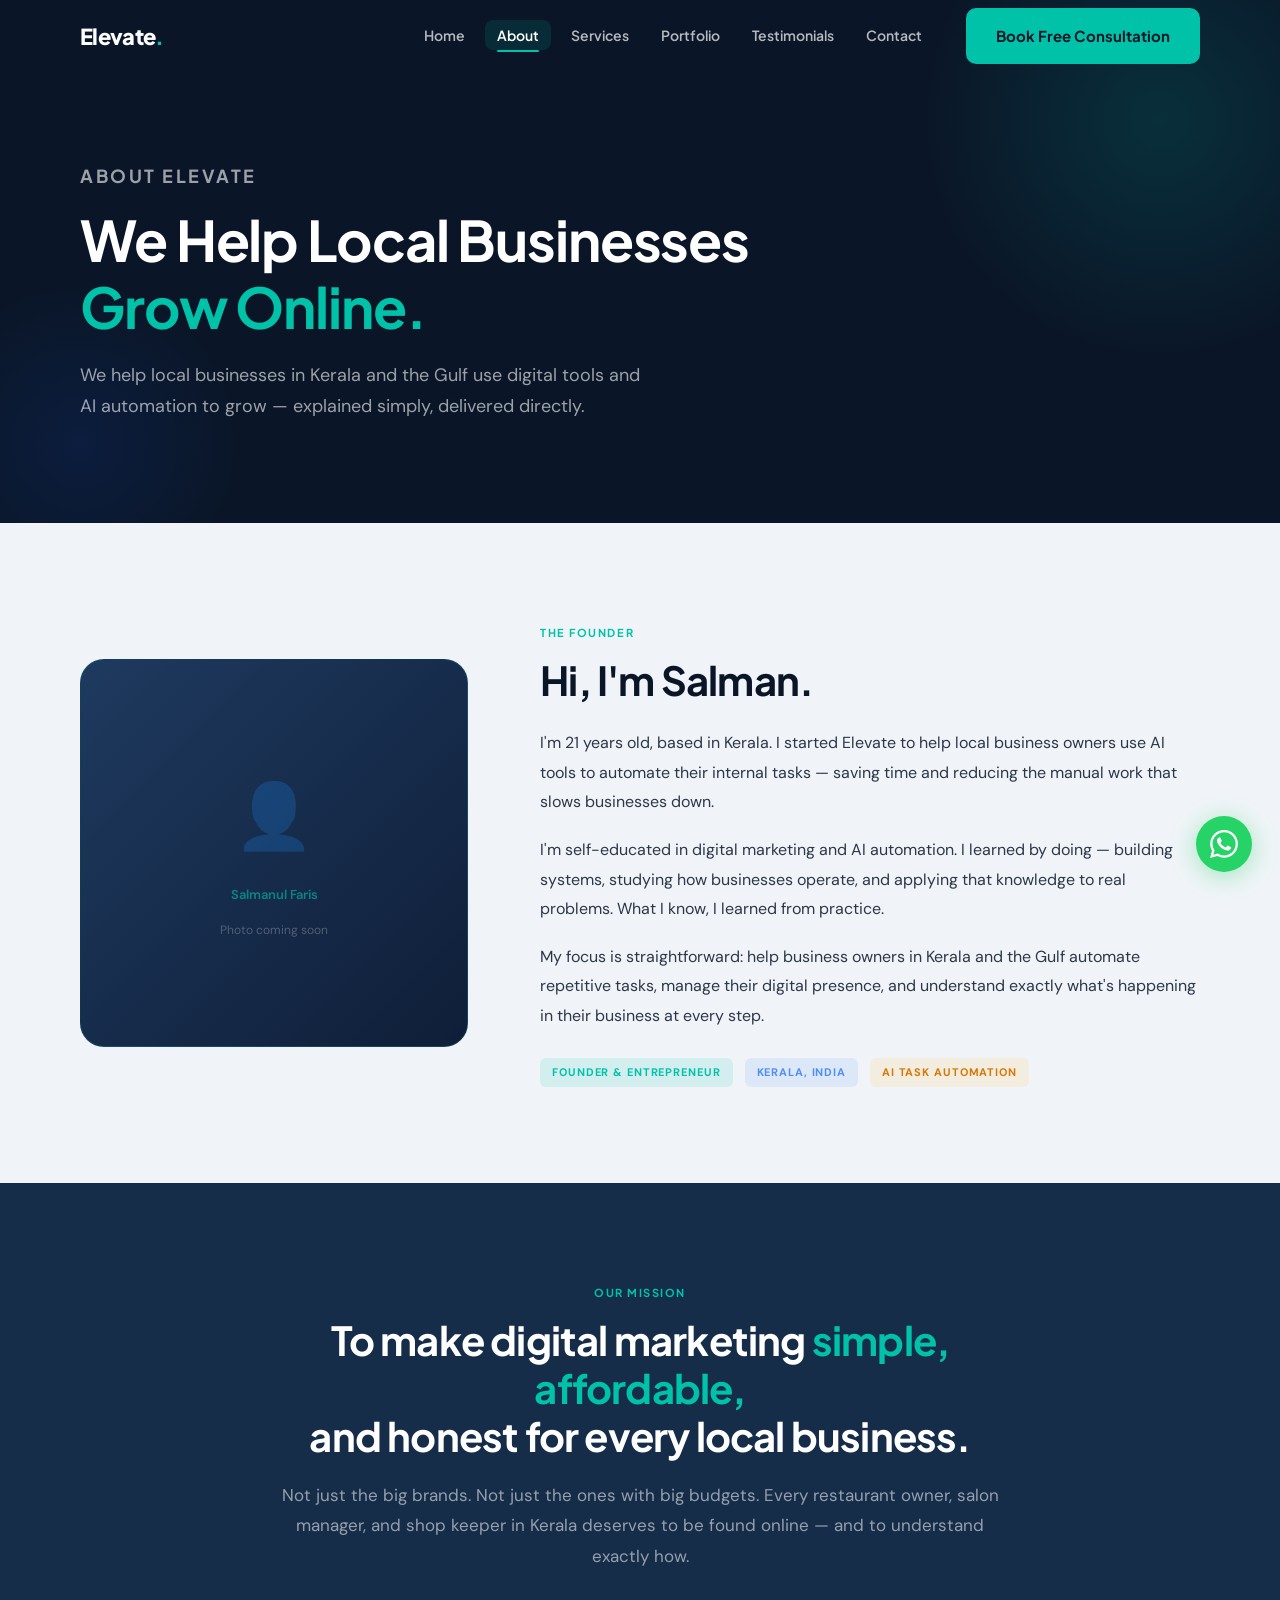
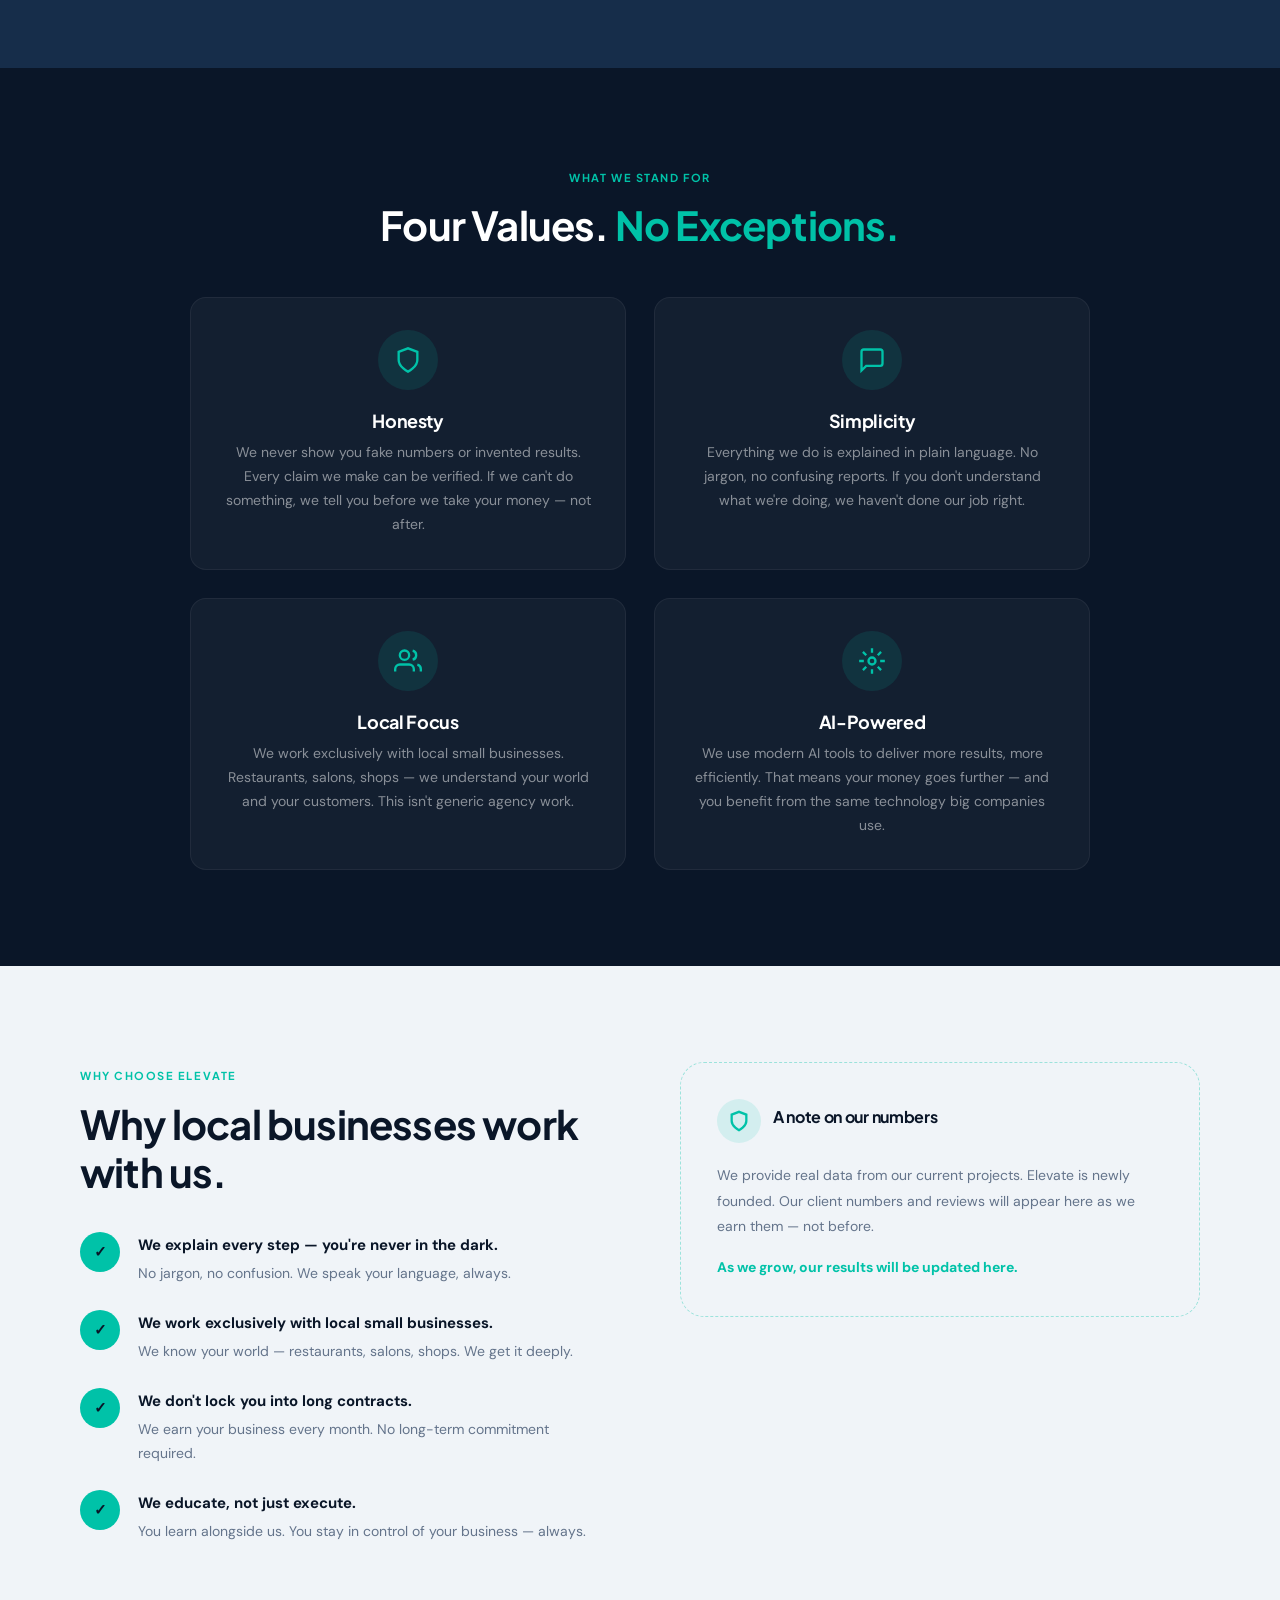
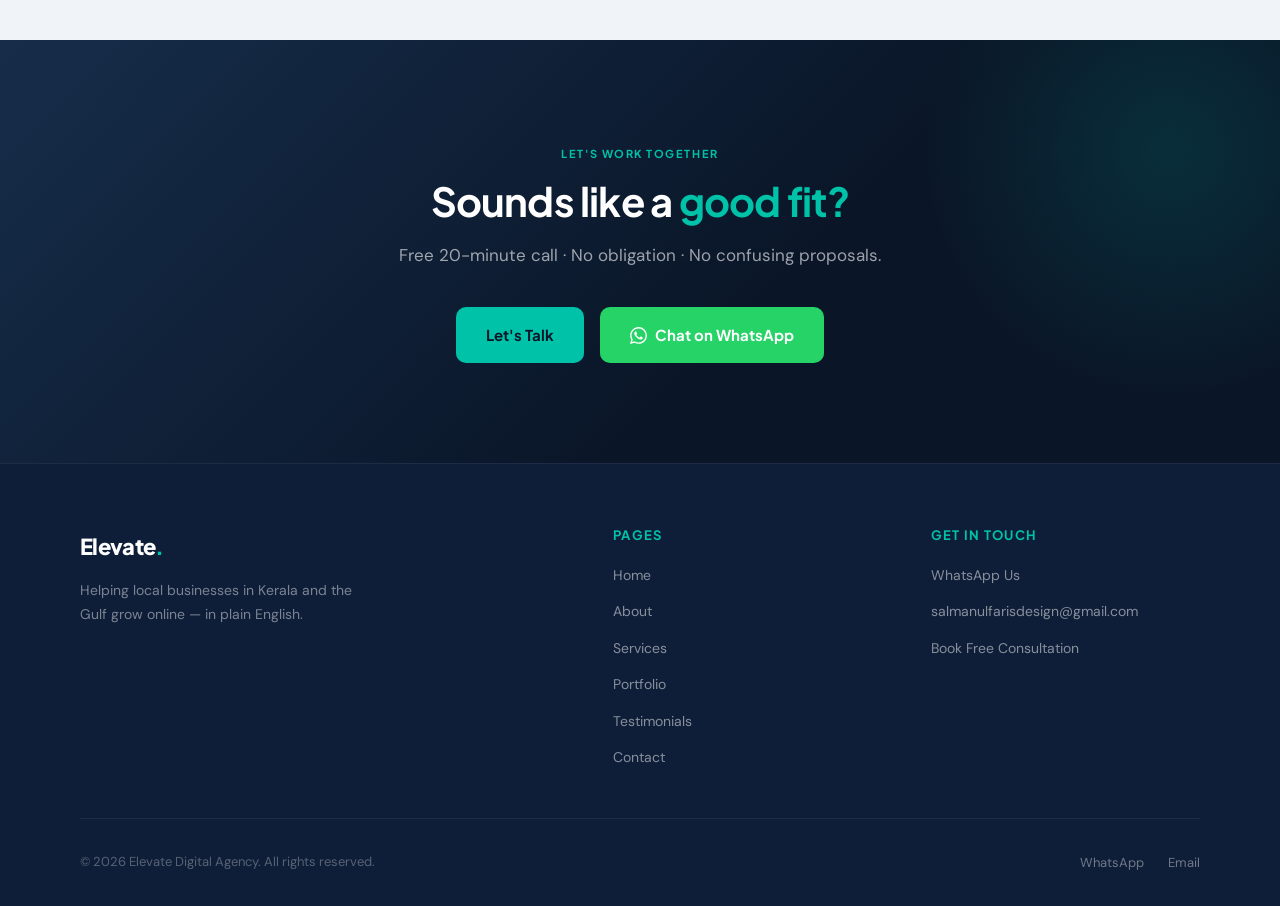
==== commit f75951dd: "Add files via upload" ====
--- a/about.html
+++ b/about.html
@@ -3,31 +3,33 @@
 <head>
 <meta charset="UTF-8">
 <meta name="viewport" content="width=device-width, initial-scale=1.0">
-<title>About Us · Elevate Digital Agency</title>
-<meta name="description" content="We help local businesses grow online in plain English. No jargon, no confusing contracts. Real people, real results.">
+<title>About · Elevate Digital Agency</title>
+<meta name="description" content="Meet Salmanul Faris, 21, founder of Elevate Digital Agency. We help local businesses in Kerala and the Gulf grow online — honestly, simply, and without the jargon.">
+<meta property="og:title"       content="About · Elevate Digital Agency">
+<meta property="og:description" content="Meet the founder of Elevate. Honest, simple digital marketing for local businesses in Kerala and the Gulf.">
+<meta property="og:url"         content="https://salmanulfarisdesign-cmd.github.io/elevate-website/about.html">
+<link rel="canonical"           href="https://salmanulfarisdesign-cmd.github.io/elevate-website/about.html">
+<link rel="icon" type="image/svg+xml" href="data:image/svg+xml,%3Csvg xmlns='http://www.w3.org/2000/svg' viewBox='0 0 32 32'%3E%3Crect width='32' height='32' rx='8' fill='%230A1628'/%3E%3Ctext x='16' y='22' text-anchor='middle' font-family='Arial' font-weight='bold' font-size='18' fill='%2300C2A8'%3EE%3C/text%3E%3C/svg%3E">
 <link rel="stylesheet" href="style.css">
 </head>
 <body>
 
-<!-- NAV -->
-<nav class="nav">
-  <div class="container">
-    <div class="nav-inner">
-      <a href="index.html" class="nav-logo">Elevate<span>.</span></a>
-      <ul class="nav-links">
-        <li><a href="index.html">Home</a></li>
-        <li><a href="about.html">About</a></li>
-        <li><a href="services.html">Services</a></li>
-        <li><a href="portfolio.html">Portfolio</a></li>
-        <li><a href="testimonials.html">Testimonials</a></li>
-        <li><a href="contact.html">Contact</a></li>
-      </ul>
-      <a href="contact.html" class="btn btn-primary nav-cta pulse">Book Free Consultation</a>
-      <div class="hamburger" id="hamburger"><span></span><span></span><span></span></div>
-    </div>
-  </div>
+<nav class="nav" id="mainNav">
+  <div class="container"><div class="nav-inner">
+    <a href="index.html" class="nav-logo">Elevate<span>.</span></a>
+    <ul class="nav-links">
+      <li><a href="index.html">Home</a></li>
+      <li><a href="about.html">About</a></li>
+      <li><a href="services.html">Services</a></li>
+      <li><a href="portfolio.html">Portfolio</a></li>
+      <li><a href="testimonials.html">Testimonials</a></li>
+      <li><a href="contact.html">Contact</a></li>
+    </ul>
+    <a href="contact.html" class="btn btn-primary nav-cta pulse">Book Free Consultation</a>
+    <div class="hamburger" id="hamburger" aria-label="Open menu" role="button" tabindex="0"><span></span><span></span><span></span></div>
+  </div></div>
 </nav>
-<div class="mobile-menu" id="mobileMenu">
+<div class="mobile-menu" id="mobileMenu" role="dialog" aria-modal="true">
   <a href="index.html">Home</a><a href="about.html">About</a><a href="services.html">Services</a>
   <a href="portfolio.html">Portfolio</a><a href="testimonials.html">Testimonials</a><a href="contact.html">Contact</a>
   <a href="contact.html" class="btn btn-primary">Book Free Consultation</a>
@@ -35,34 +37,43 @@
 
 <!-- PAGE HERO -->
 <section class="page-hero">
-  <div class="page-hero-bg"></div>
-  <div class="page-hero-glow"></div>
-  <div class="container" style="position:relative;z-index:1">
+  <div class="container">
     <p class="section-label reveal">About Elevate</p>
-    <h1 class="reveal reveal-delay-1">We Help Local Businesses Grow Online —<br><span class="text-teal">In Plain English.</span></h1>
-    <p class="reveal reveal-delay-2">No jargon. No confusing contracts. Just clear digital marketing that gets results.</p>
-  </div>
-</section>
-
-<!-- FOUNDER STORY -->
+    <h1 class="reveal reveal-delay-1">We Help Local Businesses<br><span class="text-teal">Grow Online.</span></h1>
+    <p class="reveal reveal-delay-2">We help local businesses in Kerala and the Gulf use digital tools and AI automation to grow — explained simply, delivered directly.</p>
+  </div>
+</section>
+
+<!-- FOUNDER SECTION -->
 <section class="section section-light">
   <div class="container">
-    <div style="display:grid;grid-template-columns:1fr 1.6fr;gap:64px;align-items:center">
+    <div class="about-founder-grid" style="display:grid;grid-template-columns:1fr 1.7fr;gap:72px;align-items:center">
+
       <div class="reveal-left">
-        <div style="background:linear-gradient(135deg,#1A5CFF,#00C9A7);border-radius:24px;aspect-ratio:1;display:flex;align-items:center;justify-content:center;font-size:80px">👤</div>
-      </div>
+        <div class="founder-photo-box">
+          <div class="photo-icon">👤</div>
+          <p style="color:rgba(0,194,168,0.6);font-size:13px;font-weight:600">Salmanul Faris</p>
+          <p style="font-size:12px;color:rgba(255,255,255,0.25)">Photo coming soon</p>
+        </div>
+      </div>
+
       <div class="reveal-right">
-        <p class="section-label">Who We Are</p>
-        <h2 style="color:var(--text-dark);margin-bottom:20px">Hi, I'm Salman.</h2>
-        <p style="color:var(--text-mid);font-size:16px;line-height:1.8;margin-bottom:20px">
-          I started Elevate because I kept seeing great local businesses struggle online — not because they weren't good at what they did, but because digital marketing felt too complicated and too expensive to access.
+        <p class="section-label" style="color:var(--teal)">The Founder</p>
+        <h2 style="color:var(--text-dark);margin-bottom:24px">Hi, I'm Salman.</h2>
+        <p style="color:var(--text-mid);font-size:16px;line-height:1.85;margin-bottom:18px">
+          I'm 21 years old, based in Kerala. I started Elevate to help local business owners use AI tools to automate their internal tasks — saving time and reducing the manual work that slows businesses down.
         </p>
-        <p style="color:var(--text-mid);font-size:16px;line-height:1.8;margin-bottom:20px">
-          I'd watch talented restaurant owners, salon managers, and shop owners waste money on agencies that sent them confusing reports and spoke in jargon they couldn't understand. They felt left behind — and they shouldn't have.
+        <p style="color:var(--text-mid);font-size:16px;line-height:1.85;margin-bottom:18px">
+          I'm self-educated in digital marketing and AI automation. I learned by doing — building systems, studying how businesses operate, and applying that knowledge to real problems. What I know, I learned from practice.
         </p>
-        <p style="color:var(--text-mid);font-size:16px;line-height:1.8">
-          I built Elevate to change that. We speak your language, show you exactly what we're doing and why, and we measure success in things you can actually see — more calls, more walk-ins, more enquiries.
+        <p style="color:var(--text-mid);font-size:16px;line-height:1.85;margin-bottom:28px">
+          My focus is straightforward: help business owners in Kerala and the Gulf automate repetitive tasks, manage their digital presence, and understand exactly what's happening in their business at every step.
         </p>
+        <div style="display:flex;gap:12px;flex-wrap:wrap">
+          <div class="tag tag-teal">Founder &amp; Entrepreneur</div>
+          <div class="tag tag-blue">Kerala, India</div>
+          <div class="tag tag-amber">AI Task Automation</div>
+        </div>
       </div>
     </div>
   </div>
@@ -74,10 +85,10 @@
     <div class="max-720">
       <p class="section-label reveal">Our Mission</p>
       <h2 class="reveal reveal-delay-1" style="margin-bottom:20px">
-        To make digital marketing <span class="text-teal">simple, affordable,</span> and effective for every local business.
+        To make digital marketing <span class="text-teal">simple, affordable,</span><br>and honest for every local business.
       </h2>
-      <p class="text-muted reveal reveal-delay-2" style="font-size:17px">
-        Not just the big brands. Not just the ones with big budgets. Every local business deserves to be found online.
+      <p class="text-muted reveal reveal-delay-2" style="font-size:17px;line-height:1.8">
+        Not just the big brands. Not just the ones with big budgets. Every restaurant owner, salon manager, and shop keeper in Kerala deserves to be found online — and to understand exactly how.
       </p>
     </div>
   </div>
@@ -88,87 +99,93 @@
   <div class="container">
     <div class="text-center mb-48">
       <p class="section-label reveal">What We Stand For</p>
-      <h2 class="reveal reveal-delay-1">Our Values</h2>
-    </div>
-    <div class="grid-3">
-      <div class="card-glass reveal reveal-delay-1" style="text-align:center">
-        <div style="font-size:40px;margin-bottom:16px">💬</div>
-        <h3 class="text-teal" style="margin-bottom:12px">Simplicity</h3>
-        <p class="text-muted" style="font-size:15px">We explain everything in plain language — always. If you don't understand what we're doing, we rewrite it until you do.</p>
-      </div>
-      <div class="card-glass reveal reveal-delay-2" style="text-align:center">
-        <div style="font-size:40px;margin-bottom:16px">🤝</div>
-        <h3 class="text-teal" style="margin-bottom:12px">Honesty</h3>
-        <p class="text-muted" style="font-size:15px">We tell you what works and what doesn't. No overpromising, no inflated reports, no fluff. Just honest progress you can track.</p>
-      </div>
-      <div class="card-glass reveal reveal-delay-3" style="text-align:center">
-        <div style="font-size:40px;margin-bottom:16px">📈</div>
-        <h3 class="text-teal" style="margin-bottom:12px">Results</h3>
-        <p class="text-muted" style="font-size:15px">We measure everything. If something isn't growing your business, we change it. Results you can actually see — more calls, more customers.</p>
-      </div>
-    </div>
-  </div>
-</section>
-
-<!-- WHY CHOOSE US -->
+      <h2 class="reveal reveal-delay-1">Four Values. <span class="text-teal">No Exceptions.</span></h2>
+    </div>
+    <div class="grid-2" style="max-width:900px;margin:0 auto">
+      <div class="value-card reveal reveal-delay-1">
+        <div class="value-icon">
+          <svg viewBox="0 0 24 24" fill="none" stroke="currentColor" stroke-width="2"><path d="M12 22s8-4 8-10V5l-8-3-8 3v7c0 6 8 10 8 10z"/></svg>
+        </div>
+        <h3>Honesty</h3>
+        <p>We never show you fake numbers or invented results. Every claim we make can be verified. If we can't do something, we tell you before we take your money — not after.</p>
+      </div>
+      <div class="value-card reveal reveal-delay-2">
+        <div class="value-icon">
+          <svg viewBox="0 0 24 24" fill="none" stroke="currentColor" stroke-width="2"><path d="M21 15a2 2 0 01-2 2H7l-4 4V5a2 2 0 012-2h14a2 2 0 012 2z"/></svg>
+        </div>
+        <h3>Simplicity</h3>
+        <p>Everything we do is explained in plain language. No jargon, no confusing reports. If you don't understand what we're doing, we haven't done our job right.</p>
+      </div>
+      <div class="value-card reveal reveal-delay-3">
+        <div class="value-icon">
+          <svg viewBox="0 0 24 24" fill="none" stroke="currentColor" stroke-width="2"><path d="M17 21v-2a4 4 0 00-4-4H5a4 4 0 00-4 4v2"/><circle cx="9" cy="7" r="4"/><path d="M23 21v-2a4 4 0 00-3-3.87M16 3.13a4 4 0 010 7.75"/></svg>
+        </div>
+        <h3>Local Focus</h3>
+        <p>We work exclusively with local small businesses. Restaurants, salons, shops — we understand your world and your customers. This isn't generic agency work.</p>
+      </div>
+      <div class="value-card reveal reveal-delay-4">
+        <div class="value-icon">
+          <svg viewBox="0 0 24 24" fill="none" stroke="currentColor" stroke-width="2"><circle cx="12" cy="12" r="3"/><path d="M12 1v4M12 19v4M4.22 4.22l2.83 2.83M16.95 16.95l2.83 2.83M1 12h4M19 12h4M4.22 19.78l2.83-2.83M16.95 7.05l2.83-2.83"/></svg>
+        </div>
+        <h3>AI-Powered</h3>
+        <p>We use modern AI tools to deliver more results, more efficiently. That means your money goes further — and you benefit from the same technology big companies use.</p>
+      </div>
+    </div>
+  </div>
+</section>
+
+<!-- WHY CHOOSE ELEVATE -->
 <section class="section section-light">
   <div class="container">
-    <div style="display:grid;grid-template-columns:1fr 1fr;gap:80px;align-items:start">
+    <div class="about-why-grid" style="display:grid;grid-template-columns:1fr 1fr;gap:80px;align-items:start">
       <div>
-        <p class="section-label reveal">Why Choose Elevate</p>
-        <h2 class="reveal reveal-delay-1" style="color:var(--text-dark);margin-bottom:32px">Why local businesses choose us.</h2>
-        <div style="display:flex;flex-direction:column;gap:20px">
+        <p class="section-label reveal" style="color:var(--teal)">Why Choose Elevate</p>
+        <h2 class="reveal reveal-delay-1" style="color:var(--text-dark);margin-bottom:36px">Why local businesses work with us.</h2>
+        <div style="display:flex;flex-direction:column;gap:24px">
           <div class="step-item reveal reveal-delay-1">
-            <div class="step-num" style="background:var(--blue)">✓</div>
-            <div>
-              <p style="color:var(--text-dark);font-weight:600;font-size:16px;margin-bottom:4px">We explain every step — you're never in the dark.</p>
-              <p style="color:var(--text-muted);font-size:14px">No jargon, no confusion, ever. We speak your language.</p>
+            <div class="step-num">✓</div>
+            <div>
+              <p style="color:var(--text-dark);font-weight:700;font-size:15px;margin-bottom:4px">We explain every step — you're never in the dark.</p>
+              <p style="color:var(--text-muted);font-size:14px;line-height:1.7">No jargon, no confusion. We speak your language, always.</p>
             </div>
           </div>
           <div class="step-item reveal reveal-delay-2">
-            <div class="step-num" style="background:var(--blue)">✓</div>
-            <div>
-              <p style="color:var(--text-dark);font-weight:600;font-size:16px;margin-bottom:4px">We work exclusively with local and small businesses.</p>
-              <p style="color:var(--text-muted);font-size:14px">We know your world — restaurants, salons, shops. We get it.</p>
+            <div class="step-num">✓</div>
+            <div>
+              <p style="color:var(--text-dark);font-weight:700;font-size:15px;margin-bottom:4px">We work exclusively with local small businesses.</p>
+              <p style="color:var(--text-muted);font-size:14px;line-height:1.7">We know your world — restaurants, salons, shops. We get it deeply.</p>
             </div>
           </div>
           <div class="step-item reveal reveal-delay-3">
-            <div class="step-num" style="background:var(--blue)">✓</div>
-            <div>
-              <p style="color:var(--text-dark);font-weight:600;font-size:16px;margin-bottom:4px">We don't lock you into long contracts.</p>
-              <p style="color:var(--text-muted);font-size:14px">We earn your business every month. No long-term commitments.</p>
+            <div class="step-num">✓</div>
+            <div>
+              <p style="color:var(--text-dark);font-weight:700;font-size:15px;margin-bottom:4px">We don't lock you into long contracts.</p>
+              <p style="color:var(--text-muted);font-size:14px;line-height:1.7">We earn your business every month. No long-term commitment required.</p>
             </div>
           </div>
           <div class="step-item reveal reveal-delay-4">
-            <div class="step-num" style="background:var(--blue)">✓</div>
-            <div>
-              <p style="color:var(--text-dark);font-weight:600;font-size:16px;margin-bottom:4px">We show results, not just reports.</p>
-              <p style="color:var(--text-muted);font-size:14px">Measurable outcomes: more calls, more visits, more customers.</p>
-            </div>
-          </div>
-        </div>
-      </div>
-      <!-- Stats -->
-      <div>
-        <p class="section-label reveal">By the Numbers</p>
-        <h2 class="reveal reveal-delay-1" style="color:var(--text-dark);margin-bottom:32px">The results speak for themselves.</h2>
-        <div style="display:grid;grid-template-columns:1fr 1fr;gap:20px">
-          <div class="card-light reveal reveal-delay-1" style="text-align:center">
-            <div style="font-family:var(--font-display);font-size:42px;font-weight:800;color:var(--blue)"><span class="counter" data-target="50" data-suffix="+">0</span></div>
-            <div style="font-size:14px;color:var(--text-muted);margin-top:6px">Businesses Helped</div>
-          </div>
-          <div class="card-light reveal reveal-delay-2" style="text-align:center">
-            <div style="font-family:var(--font-display);font-size:42px;font-weight:800;color:var(--blue)"><span class="counter" data-target="3" data-suffix="+">0</span></div>
-            <div style="font-size:14px;color:var(--text-muted);margin-top:6px">Years Experience</div>
-          </div>
-          <div class="card-light reveal reveal-delay-3" style="text-align:center">
-            <div style="font-family:var(--font-display);font-size:42px;font-weight:800;color:var(--blue)"><span class="counter" data-target="4.9" data-suffix="/5">0</span></div>
-            <div style="font-size:14px;color:var(--text-muted);margin-top:6px">Average Rating</div>
-          </div>
-          <div class="card-light reveal reveal-delay-4" style="text-align:center">
-            <div style="font-family:var(--font-display);font-size:42px;font-weight:800;color:var(--blue)"><span class="counter" data-target="100" data-suffix="%">0</span></div>
-            <div style="font-size:14px;color:var(--text-muted);margin-top:6px">Local Business Focus</div>
-          </div>
+            <div class="step-num">✓</div>
+            <div>
+              <p style="color:var(--text-dark);font-weight:700;font-size:15px;margin-bottom:4px">We educate, not just execute.</p>
+              <p style="color:var(--text-muted);font-size:14px;line-height:1.7">You learn alongside us. You stay in control of your business — always.</p>
+            </div>
+          </div>
+        </div>
+      </div>
+
+      <!-- Honest note instead of fake stats -->
+      <div class="reveal">
+        <div class="honest-state-light" style="text-align:left;padding:36px">
+          <div style="display:flex;align-items:center;gap:12px;margin-bottom:20px">
+            <div style="width:44px;height:44px;border-radius:50%;background:rgba(0,194,168,0.12);display:flex;align-items:center;justify-content:center;flex-shrink:0">
+              <svg width="22" height="22" viewBox="0 0 24 24" fill="none" stroke="#00C2A8" stroke-width="2.5" aria-hidden="true"><path d="M12 22s8-4 8-10V5l-8-3-8 3v7c0 6 8 10 8 10z"/></svg>
+            </div>
+            <h3 style="font-size:16px;color:var(--text-dark)">A note on our numbers</h3>
+          </div>
+          <p style="color:var(--text-muted);font-size:14px;line-height:1.8;margin-bottom:16px">
+            We provide real data from our current projects. Elevate is newly founded. Our client numbers and reviews will appear here as we earn them — not before.
+          </p>
+          <p style="color:var(--teal);font-size:14px;font-weight:700">As we grow, our results will be updated here.</p>
         </div>
       </div>
     </div>
@@ -182,23 +199,25 @@
       <p class="section-label reveal">Let's Work Together</p>
       <h2 class="reveal reveal-delay-1">Sounds like a <span class="text-teal">good fit?</span></h2>
       <p class="reveal reveal-delay-2" style="color:rgba(255,255,255,0.6);font-size:17px;margin-top:16px;margin-bottom:36px">
-        Free 20-min call · No obligation · No confusing proposals.
+        Free 20-minute call · No obligation · No confusing proposals.
       </p>
       <div class="flex-center reveal reveal-delay-3">
         <a href="contact.html" class="btn btn-primary pulse">Let's Talk</a>
-        <a href="https://wa.me/917736160446?text=Hi%21%20I%27d%20like%20to%20learn%20more%20about%20your%20services." target="_blank" class="btn btn-teal">Chat on WhatsApp →</a>
-      </div>
-    </div>
-  </div>
-</section>
-
-<!-- FOOTER -->
+        <a href="https://wa.me/917736160446?text=Hi!%20I'd%20like%20to%20learn%20more%20about%20Elevate." target="_blank" rel="noopener noreferrer" class="btn btn-whatsapp whatsapp-tracked">
+          <svg width="17" height="17" viewBox="0 0 24 24" fill="currentColor" aria-hidden="true"><path d="M17.472 14.382c-.297-.149-1.758-.867-2.03-.967-.273-.099-.471-.148-.67.15-.197.297-.767.966-.94 1.164-.173.199-.347.223-.644.075-.297-.15-1.255-.463-2.39-1.475-.883-.788-1.48-1.761-1.653-2.059-.173-.297-.018-.458.13-.606.134-.133.298-.347.446-.52.149-.174.198-.298.298-.497.099-.198.05-.371-.025-.52-.075-.149-.669-1.612-.916-2.207-.242-.579-.487-.5-.669-.51-.173-.008-.371-.01-.57-.01-.198 0-.52.074-.792.372-.272.297-1.04 1.016-1.04 2.479 0 1.462 1.065 2.875 1.213 3.074.149.198 2.096 3.2 5.077 4.487.709.306 1.262.489 1.694.625.712.227 1.36.195 1.871.118.571-.085 1.758-.719 2.006-1.413.248-.694.248-1.289.173-1.413-.074-.124-.272-.198-.57-.347m-5.421 7.403h-.004a9.87 9.87 0 01-5.031-1.378l-.361-.214-3.741.982.998-3.648-.235-.374a9.86 9.86 0 01-1.51-5.26c.001-5.45 4.436-9.884 9.888-9.884 2.64 0 5.122 1.03 6.988 2.898a9.825 9.825 0 012.893 6.994c-.003 5.45-4.437 9.884-9.885 9.884m8.413-18.297A11.815 11.815 0 0012.05 0C5.495 0 .16 5.335.157 11.892c0 2.096.547 4.142 1.588 5.945L.057 24l6.305-1.654a11.882 11.882 0 005.683 1.448h.005c6.554 0 11.89-5.335 11.893-11.893a11.821 11.821 0 00-3.48-8.413z"/></svg>
+          Chat on WhatsApp
+        </a>
+      </div>
+    </div>
+  </div>
+</section>
+
 <footer class="footer">
   <div class="container">
     <div class="footer-grid">
       <div class="footer-brand">
         <a href="index.html" class="nav-logo">Elevate<span style="color:var(--teal)">.</span></a>
-        <p>Helping local businesses grow online — in plain English.</p>
+        <p>Helping local businesses in Kerala and the Gulf grow online — in plain English.</p>
       </div>
       <div class="footer-col"><h4>Pages</h4><ul>
         <li><a href="index.html">Home</a></li><li><a href="about.html">About</a></li>
@@ -206,26 +225,29 @@
         <li><a href="testimonials.html">Testimonials</a></li><li><a href="contact.html">Contact</a></li>
       </ul></div>
       <div class="footer-col"><h4>Get in Touch</h4><ul>
-        <li><a href="https://wa.me/917736160446" target="_blank">WhatsApp Us</a></li>
-        <li><a href="mailto:salmanulfarisdesign@gmail.com">hello@elevate.digital</a></li>
+        <li><a href="https://wa.me/917736160446" target="_blank" rel="noopener noreferrer">WhatsApp Us</a></li>
+        <li><a href="mailto:salmanulfarisdesign@gmail.com">salmanulfarisdesign@gmail.com</a></li>
         <li><a href="contact.html">Book Free Consultation</a></li>
       </ul></div>
     </div>
     <div class="footer-bottom">
-      <p>© 2026 Elevate Digital Agency. All rights reserved.</p>
-      <div class="footer-contact">
-        <a href="https://wa.me/917736160446" target="_blank">WhatsApp</a>
+      <p>© <span class="footer-year"></span> Elevate Digital Agency. All rights reserved.</p>
+      <div class="footer-links">
+        <a href="https://wa.me/917736160446" target="_blank" rel="noopener noreferrer">WhatsApp</a>
         <a href="mailto:salmanulfarisdesign@gmail.com">Email</a>
       </div>
     </div>
   </div>
 </footer>
 
-<a href="https://wa.me/917736160446?text=Hi%21%20I%27d%20like%20to%20learn%20more%20about%20your%20services." target="_blank" class="whatsapp-fab whatsapp-tracked">
-  <svg viewBox="0 0 24 24"><path d="M17.472 14.382c-.297-.149-1.758-.867-2.03-.967-.273-.099-.471-.148-.67.15-.197.297-.767.966-.94 1.164-.173.199-.347.223-.644.075-.297-.15-1.255-.463-2.39-1.475-.883-.788-1.48-1.761-1.653-2.059-.173-.297-.018-.458.13-.606.134-.133.298-.347.446-.52.149-.174.198-.298.298-.497.099-.198.05-.371-.025-.52-.075-.149-.669-1.612-.916-2.207-.242-.579-.487-.5-.669-.51-.173-.008-.371-.01-.57-.01-.198 0-.52.074-.792.372-.272.297-1.04 1.016-1.04 2.479 0 1.462 1.065 2.875 1.213 3.074.149.198 2.096 3.2 5.077 4.487.709.306 1.262.489 1.694.625.712.227 1.36.195 1.871.118.571-.085 1.758-.719 2.006-1.413.248-.694.248-1.289.173-1.413-.074-.124-.272-.198-.57-.347m-5.421 7.403h-.004a9.87 9.87 0 01-5.031-1.378l-.361-.214-3.741.982.998-3.648-.235-.374a9.86 9.86 0 01-1.51-5.26c.001-5.45 4.436-9.884 9.888-9.884 2.64 0 5.122 1.03 6.988 2.898a9.825 9.825 0 012.893 6.994c-.003 5.45-4.437 9.884-9.885 9.884m8.413-18.297A11.815 11.815 0 0012.05 0C5.495 0 .16 5.335.157 11.892c0 2.096.547 4.142 1.588 5.945L.057 24l6.305-1.654a11.882 11.882 0 005.683 1.448h.005c6.554 0 11.89-5.335 11.893-11.893a11.821 11.821 0 00-3.48-8.413z"/></svg>
+<a href="https://wa.me/917736160446?text=Hi!%20I'd%20like%20to%20learn%20more%20about%20Elevate." target="_blank" rel="noopener noreferrer" class="whatsapp-fab whatsapp-tracked" title="Chat on WhatsApp" aria-label="Chat with Elevate on WhatsApp">
+  <svg viewBox="0 0 24 24" aria-hidden="true"><path d="M17.472 14.382c-.297-.149-1.758-.867-2.03-.967-.273-.099-.471-.148-.67.15-.197.297-.767.966-.94 1.164-.173.199-.347.223-.644.075-.297-.15-1.255-.463-2.39-1.475-.883-.788-1.48-1.761-1.653-2.059-.173-.297-.018-.458.13-.606.134-.133.298-.347.446-.52.149-.174.198-.298.298-.497.099-.198.05-.371-.025-.52-.075-.149-.669-1.612-.916-2.207-.242-.579-.487-.5-.669-.51-.173-.008-.371-.01-.57-.01-.198 0-.52.074-.792.372-.272.297-1.04 1.016-1.04 2.479 0 1.462 1.065 2.875 1.213 3.074.149.198 2.096 3.2 5.077 4.487.709.306 1.262.489 1.694.625.712.227 1.36.195 1.871.118.571-.085 1.758-.719 2.006-1.413.248-.694.248-1.289.173-1.413-.074-.124-.272-.198-.57-.347m-5.421 7.403h-.004a9.87 9.87 0 01-5.031-1.378l-.361-.214-3.741.982.998-3.648-.235-.374a9.86 9.86 0 01-1.51-5.26c.001-5.45 4.436-9.884 9.888-9.884 2.64 0 5.122 1.03 6.988 2.898a9.825 9.825 0 012.893 6.994c-.003 5.45-4.437 9.884-9.885 9.884m8.413-18.297A11.815 11.815 0 0012.05 0C5.495 0 .16 5.335.157 11.892c0 2.096.547 4.142 1.588 5.945L.057 24l6.305-1.654a11.882 11.882 0 005.683 1.448h.005c6.554 0 11.89-5.335 11.893-11.893a11.821 11.821 0 00-3.48-8.413z"/></svg>
   <span class="whatsapp-tooltip">Chat with us on WhatsApp</span>
 </a>
 
 <script src="script.js"></script>
+<script>
+  document.querySelectorAll('.footer-year').forEach(el => { el.textContent = new Date().getFullYear(); });
+</script>
 </body>
 </html>
--- a/style.css
+++ b/style.css
@@ -1,903 +1,1231 @@
 /* ============================================================
-   ELEVATE DIGITAL AGENCY — Global Design System
-   Phase 4 spec: Dark navy / Electric blue / Teal accent
-   Fonts: Plus Jakarta Sans (display) + DM Sans (body)
+   ELEVATE DIGITAL AGENCY — style.css
+   Rebuilt April 2026 | Salmanul Faris
+   Design system: Navy/Teal, Plus Jakarta Sans + DM Sans
+   Mobile-first, production-ready
    ============================================================ */
 
-@import url('https://fonts.googleapis.com/css2?family=Plus+Jakarta+Sans:wght@400;600;700;800&family=DM+Sans:wght@400;500;600&display=swap');
-
-/* ── CSS Variables ── */
+@import url('https://fonts.googleapis.com/css2?family=Plus+Jakarta+Sans:wght@400;500;600;700;800&family=DM+Sans:wght@400;500;600&display=swap');
+
+/* ── CSS Variables ─────────────────────────────────────────── */
 :root {
-  --navy:       #0A1628;
-  --navy-light: #0f1f3d;
-  --blue:       #1A5CFF;
-  --blue-glow:  rgba(26,92,255,0.25);
-  --teal:       #00C9A7;
-  --teal-dim:   rgba(0,201,167,0.15);
-  --white:      #FFFFFF;
-  --slate:      #64748B;
-  --ice:        #F1F5F9;
-  --ice2:       #E8EFF6;
+  --navy:     #0A1628;
+  --navy-mid: #0F1E38;
+  --mid:      #1E3A5F;
+  --mid-2:    #162d4a;
+  --teal:     #00C2A8;
+  --teal-dim: rgba(0,194,168,0.12);
+  --ice:      #F0F4F8;
+  --ice-2:    #E4EBF3;
+  --white:    #FFFFFF;
+  --orange:   #FF6B35;
+
+  --text-dark:  #0A1628;
+  --text-mid:   #2D3748;
+  --text-muted: #64748B;
   --border:     rgba(255,255,255,0.08);
-  --border-light: rgba(0,0,0,0.09);
-  --card-dark:  rgba(255,255,255,0.04);
-  --card-glass: rgba(255,255,255,0.06);
-  --text-dark:  #0A1628;
-  --text-mid:   #334155;
-  --text-muted: #64748B;
-
-  --font-display: 'Plus Jakarta Sans', sans-serif;
-  --font-body:    'DM Sans', sans-serif;
-
-  --radius:   12px;
-  --radius-lg:20px;
-  --radius-xl:32px;
-
-  --section-pad: 100px 0;
-  --container:   1160px;
-  --transition:  0.3s cubic-bezier(0.4,0,0.2,1);
-}
-
-/* ── Reset ── */
+  --border-light: rgba(0,0,0,0.08);
+
+  --font-head: 'Plus Jakarta Sans', sans-serif;
+  --font-body: 'DM Sans', sans-serif;
+
+  --radius:    10px;
+  --radius-lg: 16px;
+  --radius-xl: 24px;
+
+  --shadow-card: 0 4px 24px rgba(0,0,0,0.08);
+  --shadow-lg:   0 16px 48px rgba(0,0,0,0.14);
+  --transition:  0.25s cubic-bezier(0.4,0,0.2,1);
+}
+
+/* ── Reset ─────────────────────────────────────────────────── */
 *, *::before, *::after { box-sizing: border-box; margin: 0; padding: 0; }
-html { scroll-behavior: smooth; font-size: 16px; }
+html { scroll-behavior: smooth; -webkit-text-size-adjust: 100%; }
 body {
   font-family: var(--font-body);
+  font-size: 16px;
+  line-height: 1.65;
   color: var(--white);
   background: var(--navy);
-  -webkit-font-smoothing: antialiased;
   overflow-x: hidden;
 }
 img { max-width: 100%; display: block; }
-a { text-decoration: none; color: inherit; }
-
-/* ── Container ── */
-.container {
-  max-width: var(--container);
-  margin: 0 auto;
-  padding: 0 24px;
-}
-
-/* ── Typography ── */
-h1,h2,h3,h4 { font-family: var(--font-display); line-height: 1.15; }
-h1 { font-size: clamp(36px,5vw,62px); font-weight: 800; }
-h2 { font-size: clamp(28px,3.5vw,44px); font-weight: 700; }
-h3 { font-size: clamp(18px,2vw,24px); font-weight: 600; }
-p  { line-height: 1.7; }
-
-/* ── Section Label ── */
+a { color: inherit; text-decoration: none; }
+ul { list-style: none; }
+button { cursor: pointer; border: none; background: none; font: inherit; }
+
+/* ── Typography ────────────────────────────────────────────── */
+h1, h2, h3, h4 {
+  font-family: var(--font-head);
+  font-weight: 700;
+  line-height: 1.2;
+  letter-spacing: -0.02em;
+}
+h1 { font-size: clamp(32px, 5vw, 56px); }
+h2 { font-size: clamp(26px, 4vw, 40px); }
+h3 { font-size: clamp(18px, 2.5vw, 22px); }
+h4 { font-size: 16px; font-weight: 600; }
+
+p { line-height: 1.75; }
+
+.accent        { color: var(--teal); }
+.text-teal     { color: var(--teal); }
+.text-muted    { color: rgba(255,255,255,0.55); }
+.text-dark     { color: var(--text-dark); }
+.text-center   { text-align: center; }
 .section-label {
   display: inline-block;
-  font-family: var(--font-body);
+  font-family: var(--font-head);
   font-size: 11px;
-  font-weight: 600;
-  letter-spacing: 0.12em;
+  font-weight: 700;
+  letter-spacing: 0.14em;
   text-transform: uppercase;
   color: var(--teal);
   margin-bottom: 14px;
 }
 
-/* ── Buttons ── */
+/* ── Layout ────────────────────────────────────────────────── */
+.container   { width: 100%; max-width: 1160px; margin: 0 auto; padding: 0 20px; }
+.max-600     { max-width: 600px; margin: 0 auto; }
+.max-720     { max-width: 720px; margin: 0 auto; }
+.section     { padding: 96px 0; }
+.section-sm  { padding: 64px 0; }
+.mb-48       { margin-bottom: 48px; }
+.mt-16       { margin-top: 16px; }
+.mt-40       { margin-top: 40px; }
+.mt-48       { margin-top: 48px; }
+
+.section-dark  { background: var(--navy); }
+.section-mid   { background: var(--mid-2); }
+.section-light { background: var(--ice); color: var(--text-dark); }
+
+/* ── Grid ──────────────────────────────────────────────────── */
+.grid-2 { display: grid; grid-template-columns: 1fr 1fr; gap: 28px; }
+.grid-3 { display: grid; grid-template-columns: repeat(3, 1fr); gap: 24px; }
+.flex-center { display: flex; align-items: center; justify-content: center; gap: 16px; flex-wrap: wrap; }
+
+@media (max-width: 900px) {
+  .grid-3 { grid-template-columns: 1fr 1fr; }
+}
+@media (max-width: 640px) {
+  .grid-2, .grid-3 { grid-template-columns: 1fr; }
+}
+
+/* ── Buttons ───────────────────────────────────────────────── */
 .btn {
   display: inline-flex;
   align-items: center;
   gap: 8px;
-  font-family: var(--font-body);
+  padding: 14px 28px;
+  border-radius: var(--radius);
+  font-family: var(--font-head);
+  font-weight: 700;
   font-size: 15px;
-  font-weight: 600;
-  padding: 14px 28px;
-  border-radius: 50px;
-  border: none;
+  transition: var(--transition);
+  white-space: nowrap;
   cursor: pointer;
-  transition: var(--transition);
-  position: relative;
-  overflow: hidden;
-  white-space: nowrap;
+  border: 2px solid transparent;
 }
 .btn-primary {
-  background: var(--blue);
-  color: var(--white);
-  box-shadow: 0 0 0 0 var(--blue-glow);
-}
-.btn-primary:hover {
-  background: #1048e0;
-  box-shadow: 0 0 0 8px var(--blue-glow), 0 8px 24px rgba(26,92,255,0.35);
-  transform: translateY(-2px);
-}
-.btn-primary.pulse {
-  animation: btn-pulse 3s ease-out infinite;
-}
-@keyframes btn-pulse {
-  0%,100% { box-shadow: 0 0 0 0 var(--blue-glow); }
-  50%      { box-shadow: 0 0 0 12px rgba(26,92,255,0); }
-}
-.btn-teal {
   background: var(--teal);
   color: var(--navy);
-  font-weight: 700;
-}
-.btn-teal:hover {
-  background: #00b899;
-  transform: translateY(-2px);
-  box-shadow: 0 8px 24px rgba(0,201,167,0.35);
+}
+.btn-primary:hover {
+  background: #00dfc0;
+  transform: translateY(-1px);
+  box-shadow: 0 8px 24px rgba(0,194,168,0.35);
 }
 .btn-outline {
   background: transparent;
+  border-color: rgba(255,255,255,0.25);
   color: var(--white);
-  border: 1.5px solid rgba(255,255,255,0.25);
 }
 .btn-outline:hover {
-  background: rgba(255,255,255,0.07);
-  border-color: rgba(255,255,255,0.5);
+  border-color: var(--teal);
+  color: var(--teal);
+  transform: translateY(-1px);
 }
 .btn-outline-dark {
   background: transparent;
-  color: var(--navy);
-  border: 1.5px solid rgba(0,0,0,0.18);
+  border-color: rgba(10,22,40,0.2);
+  color: var(--text-dark);
 }
 .btn-outline-dark:hover {
+  border-color: var(--navy);
   background: var(--navy);
   color: var(--white);
 }
-
-/* ── Nav ── */
+.btn-whatsapp {
+  background: #25D366;
+  color: #fff;
+  border-color: #25D366;
+}
+.btn-whatsapp:hover {
+  background: #1ebe5d;
+  transform: translateY(-1px);
+  box-shadow: 0 8px 24px rgba(37,211,102,0.3);
+}
+.btn-ghost {
+  background: rgba(255,255,255,0.07);
+  color: var(--white);
+  border-color: var(--border);
+}
+.btn-ghost:hover { background: rgba(255,255,255,0.13); }
+
+/* pulse animation for primary CTA */
+@keyframes pulse-ring {
+  0%   { box-shadow: 0 0 0 0 rgba(0,194,168,0.45); }
+  70%  { box-shadow: 0 0 0 12px rgba(0,194,168,0); }
+  100% { box-shadow: 0 0 0 0 rgba(0,194,168,0); }
+}
+.pulse { animation: pulse-ring 2.4s ease-out infinite; }
+
+/* ── Navigation ────────────────────────────────────────────── */
 .nav {
   position: fixed;
   top: 0; left: 0; right: 0;
   z-index: 1000;
-  padding: 20px 0;
-  transition: var(--transition);
+  padding: 0;
+  transition: background var(--transition), box-shadow var(--transition);
 }
 .nav.scrolled {
-  background: rgba(10,22,40,0.92);
+  background: rgba(10,22,40,0.96);
   backdrop-filter: blur(16px);
   -webkit-backdrop-filter: blur(16px);
-  border-bottom: 1px solid var(--border);
-  padding: 14px 0;
-  box-shadow: 0 4px 32px rgba(0,0,0,0.3);
+  box-shadow: 0 1px 0 rgba(255,255,255,0.06);
 }
 .nav-inner {
   display: flex;
   align-items: center;
-  justify-content: space-between;
-  gap: 24px;
+  gap: 32px;
+  height: 72px;
 }
 .nav-logo {
-  font-family: var(--font-display);
+  font-family: var(--font-head);
   font-size: 22px;
   font-weight: 800;
+  letter-spacing: -0.03em;
   color: var(--white);
-  letter-spacing: -0.02em;
+  margin-right: auto;
 }
 .nav-logo span { color: var(--teal); }
 .nav-links {
   display: flex;
   align-items: center;
-  gap: 36px;
-  list-style: none;
+  gap: 8px;
 }
 .nav-links a {
+  font-family: var(--font-head);
   font-size: 14px;
-  font-weight: 500;
+  font-weight: 600;
   color: rgba(255,255,255,0.7);
-  transition: var(--transition);
-  position: relative;
-}
-.nav-links a::after {
-  content: '';
-  position: absolute;
-  bottom: -3px; left: 0; right: 0;
-  height: 1.5px;
-  background: var(--teal);
-  transform: scaleX(0);
-  transition: var(--transition);
-}
-.nav-links a:hover { color: var(--white); }
-.nav-links a:hover::after, .nav-links a.active::after { transform: scaleX(1); }
-.nav-links a.active { color: var(--white); }
-.nav-cta { font-size: 14px !important; padding: 10px 22px !important; }
+  padding: 6px 12px;
+  border-radius: 8px;
+  transition: color var(--transition), background var(--transition);
+}
+.nav-links a:hover, .nav-links a.active {
+  color: var(--white);
+  background: rgba(255,255,255,0.07);
+}
+.nav-cta { display: none; }
+@media (min-width: 900px) { .nav-cta { display: inline-flex; } }
+
+/* Hamburger */
 .hamburger {
-  display: none;
+  display: flex;
   flex-direction: column;
   gap: 5px;
+  padding: 8px;
   cursor: pointer;
-  padding: 4px;
-}
+  border-radius: 8px;
+  transition: background var(--transition);
+}
+.hamburger:hover { background: rgba(255,255,255,0.07); }
 .hamburger span {
   display: block;
-  width: 24px; height: 2px;
+  width: 22px;
+  height: 2px;
   background: var(--white);
   border-radius: 2px;
-  transition: var(--transition);
+  transition: transform var(--transition), opacity var(--transition);
 }
 .hamburger.open span:nth-child(1) { transform: translateY(7px) rotate(45deg); }
 .hamburger.open span:nth-child(2) { opacity: 0; }
 .hamburger.open span:nth-child(3) { transform: translateY(-7px) rotate(-45deg); }
+@media (min-width: 900px) { .hamburger { display: none; } }
+
+/* Mobile menu */
 .mobile-menu {
   display: none;
   position: fixed;
-  top: 0; left: 0; right: 0; bottom: 0;
-  background: var(--navy);
+  inset: 0;
+  background: rgba(10,22,40,0.98);
+  backdrop-filter: blur(24px);
   z-index: 999;
-  padding: 100px 24px 40px;
   flex-direction: column;
+  align-items: center;
+  justify-content: center;
   gap: 8px;
+  padding: 32px;
 }
 .mobile-menu.open { display: flex; }
 .mobile-menu a {
-  font-family: var(--font-display);
-  font-size: 28px;
+  font-family: var(--font-head);
+  font-size: 20px;
   font-weight: 700;
-  color: rgba(255,255,255,0.7);
-  padding: 12px 0;
-  border-bottom: 1px solid var(--border);
-  transition: var(--transition);
-}
-.mobile-menu a:hover { color: var(--white); padding-left: 8px; }
-.mobile-menu .btn { margin-top: 20px; width: 100%; justify-content: center; }
-
-/* ── WhatsApp Floating Button ── */
-.whatsapp-fab {
-  position: fixed;
-  bottom: 28px;
-  right: 28px;
-  z-index: 999;
-  width: 58px; height: 58px;
-  background: #25D366;
-  border-radius: 50%;
-  display: flex;
-  align-items: center;
-  justify-content: center;
-  box-shadow: 0 4px 20px rgba(37,211,102,0.4);
-  transition: var(--transition);
-  animation: wa-bounce 5s ease-in-out infinite;
-}
-.whatsapp-fab:hover {
-  transform: scale(1.1);
-  box-shadow: 0 6px 28px rgba(37,211,102,0.55);
-}
-.whatsapp-fab svg { width: 30px; height: 30px; fill: white; }
-@keyframes wa-bounce {
-  0%,90%,100% { transform: translateY(0); }
-  93%          { transform: translateY(-8px); }
-  96%          { transform: translateY(-3px); }
-}
-.whatsapp-tooltip {
-  position: absolute;
-  right: 70px;
-  background: rgba(10,22,40,0.95);
-  color: white;
-  font-size: 13px;
-  font-weight: 500;
-  padding: 8px 14px;
-  border-radius: 8px;
-  white-space: nowrap;
-  pointer-events: none;
-  opacity: 0;
-  transition: var(--transition);
-  border: 1px solid var(--border);
-}
-.whatsapp-fab:hover .whatsapp-tooltip { opacity: 1; }
-
-/* ── Hero (dark sections) ── */
+  color: rgba(255,255,255,0.8);
+  padding: 12px 24px;
+  border-radius: 12px;
+  width: 100%;
+  text-align: center;
+  transition: color var(--transition), background var(--transition);
+}
+.mobile-menu a:hover { color: var(--white); background: rgba(255,255,255,0.06); }
+.mobile-menu .btn { margin-top: 16px; width: 100%; justify-content: center; }
+@media (min-width: 900px) { .mobile-menu { display: none !important; } }
+
+/* ── Hero ──────────────────────────────────────────────────── */
 .hero {
+  position: relative;
   min-height: 100vh;
   display: flex;
   align-items: center;
-  padding: 120px 0 80px;
-  position: relative;
+  padding: 140px 0 100px;
   overflow: hidden;
   background: var(--navy);
 }
-.hero-bg-dots {
+
+/* Animated gradient orbs (replacing emoji icons) */
+.hero-orb {
+  position: absolute;
+  border-radius: 50%;
+  filter: blur(80px);
+  opacity: 0.35;
+  pointer-events: none;
+}
+.hero-orb-1 {
+  width: 500px; height: 500px;
+  background: radial-gradient(circle, #00C2A8 0%, transparent 70%);
+  top: -100px; right: -100px;
+  animation: orb-drift-1 12s ease-in-out infinite alternate;
+}
+.hero-orb-2 {
+  width: 400px; height: 400px;
+  background: radial-gradient(circle, #1A5CFF 0%, transparent 70%);
+  bottom: -80px; left: -80px;
+  animation: orb-drift-2 15s ease-in-out infinite alternate;
+  opacity: 0.25;
+}
+.hero-orb-3 {
+  width: 280px; height: 280px;
+  background: radial-gradient(circle, #00C2A8 0%, transparent 70%);
+  top: 40%; left: 40%;
+  animation: orb-drift-3 9s ease-in-out infinite alternate;
+  opacity: 0.18;
+}
+@keyframes orb-drift-1 {
+  0%   { transform: translate(0,0) scale(1); }
+  100% { transform: translate(-60px, 40px) scale(1.15); }
+}
+@keyframes orb-drift-2 {
+  0%   { transform: translate(0,0) scale(1); }
+  100% { transform: translate(40px,-50px) scale(1.1); }
+}
+@keyframes orb-drift-3 {
+  0%   { transform: translate(0,0); }
+  100% { transform: translate(30px, 20px) scale(1.08); }
+}
+
+/* grid dots overlay */
+.hero-dots {
   position: absolute;
   inset: 0;
-  background-image: radial-gradient(circle, rgba(255,255,255,0.04) 1px, transparent 1px);
-  background-size: 32px 32px;
+  background-image:
+    radial-gradient(rgba(255,255,255,0.04) 1px, transparent 1px);
+  background-size: 36px 36px;
   pointer-events: none;
 }
-.hero-gradient {
-  position: absolute;
-  inset: 0;
-  background: radial-gradient(ellipse 80% 60% at 60% 40%, rgba(26,92,255,0.12) 0%, transparent 70%),
-              radial-gradient(ellipse 50% 50% at 20% 80%, rgba(0,201,167,0.08) 0%, transparent 60%);
-  pointer-events: none;
-}
-.hero-content { position: relative; z-index: 2; }
+
+.hero-content { position: relative; z-index: 1; max-width: 660px; }
 .hero-eyebrow {
-  font-family: var(--font-body);
+  font-family: var(--font-head);
   font-size: 12px;
-  font-weight: 600;
-  letter-spacing: 0.14em;
+  font-weight: 700;
+  letter-spacing: 0.15em;
   text-transform: uppercase;
   color: var(--teal);
   margin-bottom: 20px;
-  opacity: 0;
-  animation: fade-up 0.6s 0.2s ease-out forwards;
+  display: flex;
+  align-items: center;
+  gap: 10px;
+}
+.hero-eyebrow::before {
+  content: '';
+  display: inline-block;
+  width: 28px; height: 2px;
+  background: var(--teal);
+  border-radius: 2px;
 }
 .hero-title {
-  opacity: 0;
-  animation: fade-up 0.7s 0.4s ease-out forwards;
   margin-bottom: 24px;
+  color: var(--white);
 }
 .hero-title .accent { color: var(--teal); }
 .hero-sub {
-  font-size: clamp(16px, 1.5vw, 19px);
+  font-size: 18px;
   color: rgba(255,255,255,0.65);
-  max-width: 580px;
-  margin-bottom: 36px;
-  line-height: 1.65;
-  opacity: 0;
-  animation: fade-up 0.7s 0.6s ease-out forwards;
-}
-.hero-ctas {
-  display: flex;
-  align-items: center;
-  gap: 16px;
-  flex-wrap: wrap;
-  opacity: 0;
-  animation: fade-up 0.7s 0.8s ease-out forwards;
-}
-.hero-floating-icons {
-  position: absolute;
-  right: 5%;
-  top: 50%;
-  transform: translateY(-50%);
-  width: 360px;
-  height: 360px;
-  pointer-events: none;
-}
-.float-icon {
-  position: absolute;
-  width: 64px; height: 64px;
-  border-radius: 16px;
-  display: flex;
-  align-items: center;
-  justify-content: center;
-  font-size: 28px;
-  opacity: 0;
-  animation: float-in 0.6s ease-out forwards, float 4s ease-in-out infinite;
-}
-.float-icon:nth-child(1) { top: 10%;  left: 20%; animation-delay: 0.9s, 1.5s; background: rgba(225,48,108,0.15); border: 1px solid rgba(225,48,108,0.2); }
-.float-icon:nth-child(2) { top: 35%;  left: 55%; animation-delay: 1.1s, 2s;   background: rgba(26,92,255,0.15); border: 1px solid rgba(26,92,255,0.2); }
-.float-icon:nth-child(3) { top: 60%;  left: 10%; animation-delay: 1.3s, 2.5s; background: rgba(0,201,167,0.15); border: 1px solid rgba(0,201,167,0.2); }
-.float-icon:nth-child(4) { top: 75%;  left: 50%; animation-delay: 1.5s, 3s;   background: rgba(255,165,0,0.15); border: 1px solid rgba(255,165,0,0.2); }
-.float-icon:nth-child(5) { top: 20%;  left: 70%; animation-delay: 1.7s, 3.5s; background: rgba(255,255,255,0.06); border: 1px solid var(--border); }
-@keyframes float-in {
-  from { opacity:0; transform: translateY(20px); }
-  to   { opacity:1; transform: translateY(0); }
-}
-@keyframes float {
-  0%,100% { transform: translateY(0); }
-  50%      { transform: translateY(-10px); }
-}
-@keyframes fade-up {
-  from { opacity:0; transform: translateY(24px); }
-  to   { opacity:1; transform: translateY(0); }
-}
-
-/* ── Trust Strip ── */
+  margin-bottom: 40px;
+  line-height: 1.75;
+}
+.hero-ctas { display: flex; gap: 14px; flex-wrap: wrap; }
+
+/* ── Trust strip ───────────────────────────────────────────── */
 .trust-strip {
-  background: rgba(255,255,255,0.04);
-  border: 1px solid var(--border);
-  border-radius: var(--radius);
-  padding: 20px 32px;
-  display: flex;
-  align-items: center;
-  justify-content: space-around;
-  gap: 20px;
-  flex-wrap: wrap;
-  margin-top: 60px;
+  display: grid;
+  grid-template-columns: repeat(4, 1fr);
+  gap: 0;
+  border: 1px solid rgba(255,255,255,0.08);
+  border-radius: var(--radius-xl);
+  overflow: hidden;
+  background: rgba(30,58,95,0.5);
+  backdrop-filter: blur(12px);
 }
 .trust-item {
+  padding: 36px 24px;
   text-align: center;
-}
-.trust-item .trust-num {
-  font-family: var(--font-display);
-  font-size: 28px;
+  border-right: 1px solid rgba(255,255,255,0.08);
+}
+.trust-item:last-child { border-right: none; }
+.trust-num {
+  font-family: var(--font-head);
+  font-size: 38px;
   font-weight: 800;
   color: var(--teal);
   display: block;
-  line-height: 1;
-}
-.trust-item .trust-label {
+  margin-bottom: 6px;
+  letter-spacing: -0.03em;
+}
+.trust-label {
   font-size: 13px;
-  color: rgba(255,255,255,0.55);
+  color: rgba(255,255,255,0.5);
+  font-weight: 500;
+}
+/* Honest empty state for trust strip */
+.trust-item.honest {
+  display: flex;
+  flex-direction: column;
+  align-items: center;
+  justify-content: center;
+}
+.trust-item.honest .trust-honest-msg {
+  font-size: 12px;
+  color: rgba(255,255,255,0.4);
+  line-height: 1.5;
+  font-style: italic;
   margin-top: 4px;
 }
-.trust-divider {
-  width: 1px;
-  height: 40px;
-  background: var(--border);
-}
-
-/* ── Section ── */
-.section { padding: var(--section-pad); }
-.section-dark { background: var(--navy); }
-.section-light {
-  background: var(--ice);
-  color: var(--text-dark);
-}
-.section-light .section-label { color: var(--blue); }
-.section-light h2,
-.section-light h3 { color: var(--text-dark); }
-.section-light p { color: var(--text-mid); }
-
-.section-mid {
-  background: var(--navy-light);
-}
-
-/* ── Reveal animation (scroll-triggered via JS) ── */
-.reveal {
-  opacity: 0;
-  transform: translateY(32px);
-  transition: opacity 0.6s ease-out, transform 0.6s ease-out;
-}
-.reveal.visible {
-  opacity: 1;
-  transform: translateY(0);
-}
-.reveal-delay-1 { transition-delay: 0.1s; }
-.reveal-delay-2 { transition-delay: 0.2s; }
-.reveal-delay-3 { transition-delay: 0.3s; }
-.reveal-delay-4 { transition-delay: 0.4s; }
-.reveal-left {
-  opacity: 0;
-  transform: translateX(-32px);
-  transition: opacity 0.6s ease-out, transform 0.6s ease-out;
-}
-.reveal-left.visible { opacity: 1; transform: translateX(0); }
-.reveal-right {
-  opacity: 0;
-  transform: translateX(32px);
-  transition: opacity 0.6s ease-out, transform 0.6s ease-out;
-}
-.reveal-right.visible { opacity: 1; transform: translateX(0); }
-
-/* ── Cards ── */
-.card-dark {
-  background: var(--card-dark);
-  border: 1px solid var(--border);
+@media (max-width: 768px) {
+  .trust-strip { grid-template-columns: 1fr 1fr; }
+  .trust-item:nth-child(2) { border-right: none; }
+  .trust-item:nth-child(3) { border-top: 1px solid rgba(255,255,255,0.08); }
+  .trust-item:nth-child(4) { border-top: 1px solid rgba(255,255,255,0.08); border-right: none; }
+}
+@media (max-width: 400px) {
+  .trust-strip { grid-template-columns: 1fr; }
+  .trust-item { border-right: none !important; border-top: 1px solid rgba(255,255,255,0.08); }
+  .trust-item:first-child { border-top: none; }
+}
+
+/* ── Cards ─────────────────────────────────────────────────── */
+.card-glass {
+  background: rgba(30,58,95,0.5);
+  border: 1px solid rgba(255,255,255,0.08);
   border-radius: var(--radius-lg);
   padding: 32px;
-  transition: var(--transition);
-}
-.card-dark:hover {
-  background: rgba(255,255,255,0.07);
-  border-color: rgba(255,255,255,0.14);
-  transform: translateY(-4px);
-  box-shadow: 0 16px 40px rgba(0,0,0,0.3);
-}
-.card-glass {
-  background: rgba(255,255,255,0.06);
-  backdrop-filter: blur(12px);
-  -webkit-backdrop-filter: blur(12px);
-  border: 1px solid rgba(255,255,255,0.1);
-  border-radius: var(--radius-lg);
-  padding: 32px;
-  transition: var(--transition);
+  transition: transform var(--transition), box-shadow var(--transition), border-color var(--transition);
 }
 .card-glass:hover {
-  background: rgba(255,255,255,0.1);
   transform: translateY(-4px);
   box-shadow: 0 20px 48px rgba(0,0,0,0.25);
+  border-color: rgba(0,194,168,0.2);
 }
 .card-light {
   background: var(--white);
-  border: 1px solid var(--ice2);
+  border: 1px solid var(--border-light);
   border-radius: var(--radius-lg);
-  padding: 32px;
-  transition: var(--transition);
-  box-shadow: 0 2px 12px rgba(0,0,0,0.06);
+  padding: 28px;
+  box-shadow: var(--shadow-card);
+  transition: transform var(--transition), box-shadow var(--transition);
 }
 .card-light:hover {
+  transform: translateY(-3px);
   box-shadow: 0 12px 36px rgba(0,0,0,0.1);
-  transform: translateY(-4px);
-  border-color: rgba(26,92,255,0.2);
-}
-
-/* ── Grid layouts ── */
-.grid-3 {
-  display: grid;
-  grid-template-columns: repeat(3, 1fr);
-  gap: 24px;
-}
-.grid-2 {
-  display: grid;
-  grid-template-columns: repeat(2, 1fr);
-  gap: 28px;
-}
-.grid-auto {
-  display: grid;
-  grid-template-columns: repeat(auto-fit, minmax(280px, 1fr));
-  gap: 24px;
-}
-
-/* ── Service icon ── */
+}
+
+/* Service icon */
 .service-icon {
   width: 52px; height: 52px;
   border-radius: 14px;
   display: flex;
   align-items: center;
   justify-content: center;
-  font-size: 24px;
   margin-bottom: 20px;
 }
-.icon-blue  { background: rgba(26,92,255,0.15); }
-.icon-teal  { background: rgba(0,201,167,0.15); }
-.icon-amber { background: rgba(255,165,0,0.15); }
-
-/* ── Tag / Badge ── */
+.service-icon svg { width: 26px; height: 26px; }
+.icon-teal  { background: rgba(0,194,168,0.12); color: var(--teal); }
+.icon-blue  { background: rgba(26,92,255,0.12); color: #4F8EF7; }
+.icon-amber { background: rgba(251,191,36,0.12); color: #F59E0B; }
+.icon-rose  { background: rgba(244,63,94,0.12); color: #F43F5E; }
+.icon-violet{ background: rgba(139,92,246,0.12); color: #8B5CF6; }
+
+/* ── Tags & badges ─────────────────────────────────────────── */
 .tag {
   display: inline-block;
-  font-size: 12px;
-  font-weight: 600;
-  padding: 4px 12px;
-  border-radius: 20px;
-  letter-spacing: 0.04em;
-}
-.tag-teal  { background: var(--teal-dim); color: var(--teal); }
-.tag-blue  { background: rgba(26,92,255,0.12); color: var(--blue); }
-
-/* ── Result badge ── */
+  font-size: 11px;
+  font-weight: 700;
+  letter-spacing: 0.08em;
+  text-transform: uppercase;
+  padding: 5px 12px;
+  border-radius: 6px;
+}
+.tag-teal   { background: rgba(0,194,168,0.12); color: var(--teal); }
+.tag-blue   { background: rgba(79,142,247,0.12); color: #4F8EF7; }
+.tag-amber  { background: rgba(251,191,36,0.12); color: #D97706; }
+
 .result-badge {
-  display: inline-block;
-  font-family: var(--font-display);
-  font-size: 22px;
-  font-weight: 800;
+  display: inline-flex;
+  align-items: center;
+  background: rgba(0,194,168,0.12);
   color: var(--teal);
-  background: var(--teal-dim);
-  padding: 10px 20px;
-  border-radius: 10px;
-  margin: 16px 0;
-}
-
-/* ── Steps ── */
-.step-num {
+  font-family: var(--font-head);
+  font-weight: 700;
+  font-size: 15px;
+  padding: 10px 18px;
+  border-radius: 8px;
+  margin: 8px 0;
+}
+
+/* ── Page hero (inner pages) ───────────────────────────────── */
+.page-hero {
+  position: relative;
+  padding: 160px 0 100px;
+  background: var(--navy);
+  overflow: hidden;
+}
+.page-hero::before {
+  content: '';
+  position: absolute;
+  top: -120px; right: -120px;
+  width: 480px; height: 480px;
+  background: radial-gradient(circle, rgba(0,194,168,0.15) 0%, transparent 70%);
+  border-radius: 50%;
+  pointer-events: none;
+}
+.page-hero::after {
+  content: '';
+  position: absolute;
+  bottom: -80px; left: -80px;
+  width: 320px; height: 320px;
+  background: radial-gradient(circle, rgba(26,92,255,0.1) 0%, transparent 70%);
+  border-radius: 50%;
+  pointer-events: none;
+}
+.page-hero .container { position: relative; z-index: 1; }
+.page-hero h1 { margin-bottom: 20px; }
+.page-hero p  { font-size: 18px; color: rgba(255,255,255,0.6); max-width: 560px; }
+
+/* ── Testimonial cards ─────────────────────────────────────── */
+.testimonial-card {
+  background: rgba(30,58,95,0.45);
+  border: 1px solid rgba(255,255,255,0.08);
+  border-radius: var(--radius-lg);
+  padding: 32px;
+  transition: transform var(--transition), border-color var(--transition);
+}
+.testimonial-card:hover {
+  transform: translateY(-3px);
+  border-color: rgba(0,194,168,0.2);
+}
+.stars { color: #FBBF24; font-size: 16px; letter-spacing: 2px; }
+.testimonial-quote {
+  font-size: 15px;
+  color: rgba(255,255,255,0.75);
+  line-height: 1.8;
+  margin: 14px 0 20px;
+  font-style: italic;
+}
+.testimonial-author { display: flex; align-items: center; gap: 14px; }
+.author-avatar {
   width: 44px; height: 44px;
   border-radius: 50%;
+  background: var(--teal);
+  color: var(--navy);
   display: flex;
   align-items: center;
   justify-content: center;
-  font-family: var(--font-display);
-  font-size: 16px;
-  font-weight: 800;
-  background: var(--blue);
-  color: var(--white);
+  font-family: var(--font-head);
+  font-weight: 700;
+  font-size: 14px;
   flex-shrink: 0;
-  box-shadow: 0 0 0 8px rgba(26,92,255,0.1);
-}
-.step-item {
-  display: flex;
-  gap: 20px;
-  align-items: flex-start;
-}
-
-/* ── CTA Section ── */
-.cta-section {
-  background: linear-gradient(135deg, var(--navy-light) 0%, #0d2040 100%);
-  border-top: 1px solid var(--border);
-  border-bottom: 1px solid var(--border);
-  text-align: center;
-  padding: 90px 0;
-  position: relative;
-  overflow: hidden;
-}
-.cta-section::before {
-  content: '';
-  position: absolute;
-  top: 50%; left: 50%;
-  transform: translate(-50%, -50%);
-  width: 600px; height: 400px;
-  background: radial-gradient(ellipse, rgba(26,92,255,0.1) 0%, transparent 70%);
-  pointer-events: none;
-}
-
-/* ── Star rating ── */
-.stars { color: #FFB800; font-size: 18px; letter-spacing: 2px; }
-
-/* ── Testimonial ── */
-.testimonial-card {
+}
+.author-name { font-weight: 700; font-size: 15px; color: var(--white); }
+.author-biz  { font-size: 13px; color: rgba(255,255,255,0.4); margin-top: 2px; }
+
+/* ── Testimonial light (for light sections) ────────────────── */
+.testimonial-card-light {
   background: var(--white);
+  border: 1px solid var(--border-light);
   border-radius: var(--radius-lg);
   padding: 28px;
-  position: relative;
-  transition: var(--transition);
-  box-shadow: 0 2px 12px rgba(0,0,0,0.06);
-  border: 1px solid var(--ice2);
-}
-.testimonial-card:hover {
-  box-shadow: 0 12px 36px rgba(0,0,0,0.1);
-  transform: translateY(-4px);
-}
-.testimonial-card::before {
-  content: '"';
-  font-family: Georgia, serif;
-  font-size: 72px;
-  color: var(--blue);
-  opacity: 0.12;
-  position: absolute;
-  top: -8px; left: 20px;
-  line-height: 1;
-}
-.testimonial-quote {
-  font-size: 15px;
-  color: var(--text-mid);
-  line-height: 1.7;
-  margin-bottom: 20px;
-  position: relative;
-  z-index: 1;
-}
-.testimonial-author {
-  display: flex;
-  align-items: center;
-  gap: 12px;
-}
-.author-avatar {
-  width: 42px; height: 42px;
-  border-radius: 50%;
-  display: flex;
-  align-items: center;
-  justify-content: center;
-  font-family: var(--font-display);
-  font-size: 14px;
-  font-weight: 700;
-  color: var(--white);
-  flex-shrink: 0;
-}
-.author-name {
-  font-family: var(--font-display);
-  font-weight: 700;
-  font-size: 14px;
-  color: var(--text-dark);
-}
-.author-biz {
-  font-size: 12px;
-  color: var(--text-muted);
-  margin-top: 1px;
-}
-
-/* ── Form ── */
-.form-group { margin-bottom: 20px; }
+  box-shadow: var(--shadow-card);
+}
+.testimonial-card-light .testimonial-quote { color: var(--text-mid); }
+.testimonial-card-light .author-name { color: var(--text-dark); }
+.testimonial-card-light .author-biz  { color: var(--text-muted); }
+
+/* ── Form ──────────────────────────────────────────────────── */
+.form-group    { margin-bottom: 20px; }
 .form-label {
   display: block;
+  font-family: var(--font-head);
   font-size: 13px;
   font-weight: 600;
   color: var(--text-dark);
   margin-bottom: 8px;
-  letter-spacing: 0.02em;
 }
 .form-input,
+.form-select,
 .form-textarea {
   width: 100%;
-  padding: 14px 16px;
-  border: 1.5px solid var(--ice2);
+  padding: 13px 16px;
+  border: 1.5px solid var(--ice-2);
   border-radius: var(--radius);
   font-family: var(--font-body);
   font-size: 15px;
   color: var(--text-dark);
   background: var(--white);
-  transition: var(--transition);
+  transition: border-color var(--transition), box-shadow var(--transition);
   outline: none;
-}
+  -webkit-appearance: none;
+  appearance: none;
+}
+.form-select {
+  background-image: url("data:image/svg+xml,%3Csvg xmlns='http://www.w3.org/2000/svg' width='12' height='12' viewBox='0 0 12 12'%3E%3Cpath fill='%2364748B' d='M6 8L1 3h10z'/%3E%3C/svg%3E");
+  background-repeat: no-repeat;
+  background-position: right 14px center;
+  padding-right: 40px;
+  cursor: pointer;
+}
+.form-textarea { min-height: 140px; resize: vertical; }
 .form-input:focus,
+.form-select:focus,
 .form-textarea:focus {
-  border-color: var(--blue);
-  box-shadow: 0 0 0 4px var(--blue-glow);
-}
-.form-textarea { min-height: 120px; resize: vertical; }
-.form-input.error,
-.form-textarea.error { border-color: #ef4444; box-shadow: 0 0 0 3px rgba(239,68,68,0.15); }
+  border-color: var(--teal);
+  box-shadow: 0 0 0 3px rgba(0,194,168,0.12);
+}
+.form-input.error, .form-textarea.error {
+  border-color: #EF4444;
+  box-shadow: 0 0 0 3px rgba(239,68,68,0.1);
+}
 .form-error-msg {
+  display: none;
   font-size: 12px;
-  color: #ef4444;
+  color: #EF4444;
   margin-top: 5px;
+  font-weight: 500;
+}
+
+/* ── CTA Section ───────────────────────────────────────────── */
+.cta-section {
+  position: relative;
+  background: linear-gradient(135deg, var(--mid-2) 0%, var(--navy) 60%);
+  padding: 100px 0;
+  overflow: hidden;
+  text-align: center;
+}
+.cta-section::before {
+  content: '';
+  position: absolute;
+  top: -140px; right: -140px;
+  width: 500px; height: 500px;
+  background: radial-gradient(circle, rgba(0,194,168,0.14) 0%, transparent 70%);
+  border-radius: 50%;
+  pointer-events: none;
+}
+
+/* ── Footer ────────────────────────────────────────────────── */
+.footer {
+  background: var(--navy-mid);
+  border-top: 1px solid rgba(255,255,255,0.06);
+  padding: 64px 0 32px;
+}
+.footer-grid {
+  display: grid;
+  grid-template-columns: 1.8fr 1fr 1fr;
+  gap: 48px;
+  margin-bottom: 48px;
+}
+.footer-brand p {
+  color: rgba(255,255,255,0.45);
+  font-size: 14px;
+  line-height: 1.7;
+  margin-top: 14px;
+  max-width: 280px;
+}
+.footer-col h4 {
+  font-family: var(--font-head);
+  font-size: 13px;
+  font-weight: 700;
+  letter-spacing: 0.1em;
+  text-transform: uppercase;
+  color: var(--teal);
+  margin-bottom: 18px;
+}
+.footer-col ul { display: flex; flex-direction: column; gap: 10px; }
+.footer-col a {
+  font-size: 14px;
+  color: rgba(255,255,255,0.5);
+  transition: color var(--transition);
+}
+.footer-col a:hover { color: var(--white); }
+.footer-bottom {
+  display: flex;
+  align-items: center;
+  justify-content: space-between;
+  padding-top: 32px;
+  border-top: 1px solid rgba(255,255,255,0.06);
+  font-size: 13px;
+  color: rgba(255,255,255,0.3);
+  flex-wrap: wrap;
+  gap: 12px;
+}
+.footer-links { display: flex; gap: 24px; }
+.footer-links a { color: rgba(255,255,255,0.4); transition: color var(--transition); }
+.footer-links a:hover { color: var(--white); }
+@media (max-width: 768px) {
+  .footer-grid { grid-template-columns: 1fr 1fr; }
+  .footer-brand { grid-column: 1 / -1; }
+}
+@media (max-width: 480px) {
+  .footer-grid { grid-template-columns: 1fr; }
+  .footer-bottom { flex-direction: column; align-items: flex-start; }
+}
+
+/* ── WhatsApp FAB ──────────────────────────────────────────── */
+.whatsapp-fab {
+  position: fixed;
+  bottom: 28px;
+  right: 28px;
+  width: 56px;
+  height: 56px;
+  background: #25D366;
+  border-radius: 50%;
+  display: flex;
+  align-items: center;
+  justify-content: center;
+  box-shadow: 0 4px 24px rgba(37,211,102,0.4);
+  z-index: 998;
+  transition: transform var(--transition), box-shadow var(--transition);
+}
+.whatsapp-fab:hover { transform: scale(1.1); box-shadow: 0 8px 32px rgba(37,211,102,0.5); }
+.whatsapp-fab svg { width: 28px; height: 28px; fill: #fff; }
+.whatsapp-tooltip {
+  position: absolute;
+  right: 68px;
+  background: var(--navy);
+  color: var(--white);
+  font-size: 13px;
+  font-weight: 600;
+  padding: 8px 14px;
+  border-radius: 8px;
+  white-space: nowrap;
+  opacity: 0;
+  pointer-events: none;
+  transition: opacity var(--transition);
+  border: 1px solid rgba(255,255,255,0.08);
+}
+.whatsapp-fab:hover .whatsapp-tooltip { opacity: 1; }
+
+/* ── Scroll reveal animations ──────────────────────────────── */
+.reveal, .reveal-left, .reveal-right {
+  opacity: 0;
+  transition: opacity 0.6s ease, transform 0.6s ease;
+}
+.reveal       { transform: translateY(28px); }
+.reveal-left  { transform: translateX(-28px); }
+.reveal-right { transform: translateX(28px); }
+.reveal.visible,
+.reveal-left.visible,
+.reveal-right.visible {
+  opacity: 1;
+  transform: none;
+}
+.reveal-delay-1 { transition-delay: 0.1s; }
+.reveal-delay-2 { transition-delay: 0.2s; }
+.reveal-delay-3 { transition-delay: 0.3s; }
+.reveal-delay-4 { transition-delay: 0.4s; }
+
+/* ── Honest empty state ────────────────────────────────────── */
+.honest-state {
+  text-align: center;
+  padding: 56px 32px;
+  background: rgba(255,255,255,0.03);
+  border: 1.5px dashed rgba(0,194,168,0.25);
+  border-radius: var(--radius-xl);
+  color: rgba(255,255,255,0.5);
+}
+.honest-state .icon {
+  font-size: 40px;
+  margin-bottom: 16px;
+  display: block;
+}
+.honest-state h3 { color: rgba(255,255,255,0.7); font-size: 18px; margin-bottom: 10px; }
+.honest-state p  { font-size: 14px; line-height: 1.7; max-width: 400px; margin: 0 auto; }
+
+.honest-state-light {
+  text-align: center;
+  padding: 56px 32px;
+  background: var(--ice);
+  border: 1.5px dashed rgba(0,194,168,0.35);
+  border-radius: var(--radius-xl);
+  color: var(--text-muted);
+}
+.honest-state-light h3 { color: var(--text-dark); font-size: 18px; margin-bottom: 10px; }
+
+/* ── Filter buttons ────────────────────────────────────────── */
+.filter-tabs { display: flex; gap: 10px; flex-wrap: wrap; margin-bottom: 40px; }
+.filter-btn {
+  font-family: var(--font-head);
+  font-size: 13px;
+  font-weight: 600;
+  padding: 8px 18px;
+  border-radius: 8px;
+  border: 1.5px solid rgba(255,255,255,0.12);
+  color: rgba(255,255,255,0.55);
+  transition: all var(--transition);
+  cursor: pointer;
+}
+.filter-btn:hover { border-color: var(--teal); color: var(--teal); }
+.filter-btn.active { background: var(--teal); border-color: var(--teal); color: var(--navy); }
+
+.filter-btn-light {
+  font-family: var(--font-head);
+  font-size: 13px;
+  font-weight: 600;
+  padding: 8px 18px;
+  border-radius: 8px;
+  border: 1.5px solid var(--border-light);
+  color: var(--text-muted);
+  transition: all var(--transition);
+  cursor: pointer;
+}
+.filter-btn-light:hover { border-color: var(--navy); color: var(--navy); }
+.filter-btn-light.active { background: var(--navy); border-color: var(--navy); color: var(--white); }
+
+/* ── Steps ─────────────────────────────────────────────────── */
+.step-item { display: flex; gap: 18px; align-items: flex-start; }
+.step-num {
+  width: 40px; height: 40px;
+  flex-shrink: 0;
+  border-radius: 50%;
+  background: var(--teal);
+  color: var(--navy);
+  display: flex;
+  align-items: center;
+  justify-content: center;
+  font-family: var(--font-head);
+  font-weight: 800;
+  font-size: 15px;
+}
+
+/* ── Process flow (contact page) ───────────────────────────── */
+.process-flow {
+  display: grid;
+  grid-template-columns: 1fr auto 1fr auto 1fr;
+  gap: 0;
+  align-items: center;
+  margin-top: 48px;
+}
+.process-step { text-align: center; }
+.process-step .num {
+  width: 56px; height: 56px;
+  border-radius: 50%;
+  background: var(--teal);
+  color: var(--navy);
+  display: flex;
+  align-items: center;
+  justify-content: center;
+  font-family: var(--font-head);
+  font-weight: 800;
+  font-size: 20px;
+  margin: 0 auto 16px;
+}
+.process-step h4 { color: var(--text-dark); margin-bottom: 6px; }
+.process-step p  { font-size: 13px; color: var(--text-muted); }
+.process-arrow {
+  color: var(--teal);
+  font-size: 24px;
+  text-align: center;
+  opacity: 0.5;
+}
+@media (max-width: 640px) {
+  .process-flow { grid-template-columns: 1fr; }
+  .process-arrow { display: none; }
+}
+
+/* ── FAQ ───────────────────────────────────────────────────── */
+.faq-item {
+  border-bottom: 1px solid rgba(255,255,255,0.08);
+  padding: 20px 0;
+}
+.faq-question {
+  font-family: var(--font-head);
+  font-weight: 600;
+  font-size: 16px;
+  color: var(--white);
+  cursor: pointer;
+  display: flex;
+  justify-content: space-between;
+  align-items: center;
+  gap: 16px;
+  user-select: none;
+}
+.faq-question::after {
+  content: '+';
+  font-size: 22px;
+  color: var(--teal);
+  flex-shrink: 0;
+  transition: transform var(--transition);
+}
+.faq-item.open .faq-question::after { transform: rotate(45deg); }
+.faq-answer {
   display: none;
-}
+  font-size: 15px;
+  color: rgba(255,255,255,0.6);
+  line-height: 1.8;
+  padding-top: 14px;
+}
+.faq-item.open .faq-answer { display: block; }
+
+/* ── Values grid ───────────────────────────────────────────── */
+.value-card {
+  padding: 32px;
+  border-radius: var(--radius-lg);
+  background: rgba(255,255,255,0.04);
+  border: 1px solid rgba(255,255,255,0.06);
+  text-align: center;
+  transition: transform var(--transition), border-color var(--transition);
+}
+.value-card:hover { transform: translateY(-4px); border-color: rgba(0,194,168,0.2); }
+.value-icon {
+  width: 60px; height: 60px;
+  border-radius: 50%;
+  background: var(--teal-dim);
+  display: flex;
+  align-items: center;
+  justify-content: center;
+  margin: 0 auto 20px;
+}
+.value-icon svg { width: 28px; height: 28px; color: var(--teal); }
+.value-card h3  { color: var(--white); margin-bottom: 10px; font-size: 18px; }
+.value-card p   { font-size: 14px; color: rgba(255,255,255,0.5); line-height: 1.7; }
+
+/* ── About founder photo box ───────────────────────────────── */
+.founder-photo-box {
+  aspect-ratio: 1;
+  border-radius: var(--radius-xl);
+  background: linear-gradient(135deg, var(--mid) 0%, var(--navy-mid) 100%);
+  border: 1px solid rgba(0,194,168,0.15);
+  display: flex;
+  flex-direction: column;
+  align-items: center;
+  justify-content: center;
+  gap: 14px;
+  color: rgba(255,255,255,0.3);
+  font-size: 14px;
+  text-align: center;
+  padding: 32px;
+}
+.founder-photo-box .photo-icon { font-size: 64px; color: rgba(0,194,168,0.3); }
+
+/* ── Notification banner ───────────────────────────────────── */
+.honesty-banner {
+  background: linear-gradient(90deg, rgba(0,194,168,0.1) 0%, rgba(0,194,168,0.05) 100%);
+  border: 1px solid rgba(0,194,168,0.2);
+  border-radius: var(--radius);
+  padding: 14px 20px;
+  display: flex;
+  align-items: center;
+  gap: 12px;
+  font-size: 14px;
+  color: rgba(255,255,255,0.7);
+  margin-bottom: 40px;
+}
+.honesty-banner .icon { color: var(--teal); flex-shrink: 0; }
+
+/* ── Contact info items ────────────────────────────────────── */
+.contact-info-item {
+  display: flex;
+  align-items: center;
+  gap: 14px;
+  padding: 16px 20px;
+  background: var(--ice);
+  border-radius: var(--radius);
+  transition: background var(--transition);
+}
+.contact-info-item:hover { background: var(--ice-2); }
+.contact-info-item .icon {
+  width: 42px; height: 42px;
+  border-radius: 10px;
+  background: var(--navy);
+  display: flex;
+  align-items: center;
+  justify-content: center;
+  flex-shrink: 0;
+}
+.contact-info-item .icon svg { width: 20px; height: 20px; color: var(--teal); }
+.contact-info-item .label { font-size: 11px; text-transform: uppercase; letter-spacing: 0.08em; color: var(--text-muted); font-weight: 700; margin-bottom: 2px; }
+.contact-info-item .value { font-weight: 600; color: var(--navy); font-size: 15px; }
+
+/* ── Success & error messages ──────────────────────────────── */
 .form-success {
-  background: rgba(0,201,167,0.1);
-  border: 1px solid rgba(0,201,167,0.3);
+  display: none;
+  background: rgba(0,194,168,0.08);
+  border: 1px solid rgba(0,194,168,0.25);
+  border-radius: var(--radius);
+  padding: 20px 24px;
+  color: #00a882;
+  font-size: 15px;
+  font-weight: 600;
+  margin-bottom: 20px;
+}
+.form-error-banner {
+  display: none;
+  background: rgba(239,68,68,0.07);
+  border: 1px solid rgba(239,68,68,0.2);
   border-radius: var(--radius);
   padding: 16px 20px;
-  color: #00a788;
-  font-weight: 600;
-  text-align: center;
-  display: none;
-}
-
-/* ── Page Hero (inner pages, not full height) ── */
-.page-hero {
-  background: var(--navy);
-  padding: 140px 0 80px;
-  position: relative;
+  color: #DC2626;
+  font-size: 14px;
+  margin-bottom: 20px;
+}
+
+/* ── Portfolio case study ──────────────────────────────────── */
+.case-study {
+  background: var(--white);
+  border-radius: var(--radius-xl);
   overflow: hidden;
-  text-align: center;
-}
-.page-hero-bg {
-  position: absolute;
-  inset: 0;
-  background-image: radial-gradient(circle, rgba(255,255,255,0.03) 1px, transparent 1px);
-  background-size: 28px 28px;
-  pointer-events: none;
-}
-.page-hero-glow {
-  position: absolute;
-  top: 0; left: 50%;
-  transform: translateX(-50%);
-  width: 600px; height: 300px;
-  background: radial-gradient(ellipse, rgba(26,92,255,0.15) 0%, transparent 70%);
-  pointer-events: none;
-}
-.page-hero h1 { margin-bottom: 16px; }
-.page-hero p {
-  font-size: 18px;
-  color: rgba(255,255,255,0.6);
-  max-width: 540px;
-  margin: 0 auto;
-  line-height: 1.65;
-}
-
-/* ── Stats bar ── */
-.stats-bar {
-  background: linear-gradient(90deg, rgba(26,92,255,0.08), rgba(0,201,167,0.08));
-  border: 1px solid var(--border);
-  border-radius: var(--radius-lg);
-  padding: 28px 40px;
-  display: flex;
-  align-items: center;
-  justify-content: space-around;
-  gap: 20px;
-  flex-wrap: wrap;
-}
-.stats-bar .stat-num {
-  font-family: var(--font-display);
-  font-size: 36px;
+  box-shadow: var(--shadow-card);
+  border: 1px solid var(--border-light);
+  transition: transform var(--transition), box-shadow var(--transition);
+}
+.case-study:hover { transform: translateY(-4px); box-shadow: var(--shadow-lg); }
+.case-study-header {
+  padding: 28px 28px 20px;
+  background: linear-gradient(135deg, var(--navy) 0%, var(--mid-2) 100%);
+}
+.case-study-body { padding: 24px 28px 28px; }
+.metric-grid { display: grid; grid-template-columns: repeat(3,1fr); gap: 12px; text-align: center; }
+.metric-val {
+  font-family: var(--font-head);
+  font-size: 26px;
   font-weight: 800;
   color: var(--teal);
   display: block;
-  line-height: 1;
-}
-.stats-bar .stat-label {
-  font-size: 14px;
-  color: rgba(255,255,255,0.55);
-  margin-top: 4px;
-}
-.stats-bar .stat-item { text-align: center; }
-.stats-bar .stat-divider { width: 1px; height: 50px; background: var(--border); }
-
-/* ── Filter buttons ── */
-.filter-btns {
-  display: flex;
-  gap: 10px;
-  flex-wrap: wrap;
-  justify-content: center;
-  margin-bottom: 36px;
-}
-.filter-btn {
-  padding: 8px 20px;
-  border-radius: 50px;
-  font-size: 13px;
-  font-weight: 600;
-  border: 1.5px solid var(--ice2);
-  background: var(--white);
-  color: var(--text-mid);
-  cursor: pointer;
-  transition: var(--transition);
-  font-family: var(--font-body);
-}
-.filter-btn:hover,
-.filter-btn.active {
-  background: var(--blue);
-  border-color: var(--blue);
+}
+.metric-label { font-size: 11px; color: var(--text-muted); margin-top: 2px; }
+
+/* ── Reduced motion ────────────────────────────────────────── */
+@media (prefers-reduced-motion: reduce) {
+  *, *::before, *::after { animation-duration: 0.01ms !important; transition-duration: 0.01ms !important; }
+  .reveal, .reveal-left, .reveal-right { opacity: 1; transform: none; }
+}
+
+/* ══════════════════════════════════════════════════════════════
+   MOBILE RESPONSIVE — Comprehensive Fixes
+   Rebuilt April 2026 | All fixes are mobile-only via @media
+   Desktop layout is untouched.
+   ══════════════════════════════════════════════════════════════ */
+
+/* ── Active nav link highlight ─────────────────────────────── */
+.nav-links a.active {
   color: var(--white);
-}
-
-/* ── Counter animation ── */
-.counter { display: inline-block; }
-
-/* ── Footer ── */
-.footer {
-  background: #060e1c;
-  border-top: 1px solid var(--border);
-  padding: 60px 0 32px;
-}
-.footer-grid {
-  display: grid;
-  grid-template-columns: 2fr 1fr 1fr;
-  gap: 48px;
-  margin-bottom: 48px;
-}
-.footer-brand p {
-  font-size: 14px;
-  color: rgba(255,255,255,0.45);
-  margin-top: 12px;
-  max-width: 280px;
-  line-height: 1.6;
-}
-.footer-col h4 {
-  font-family: var(--font-display);
-  font-size: 14px;
-  font-weight: 700;
-  color: rgba(255,255,255,0.7);
-  margin-bottom: 16px;
-  letter-spacing: 0.04em;
-}
-.footer-col ul { list-style: none; }
-.footer-col ul li { margin-bottom: 10px; }
-.footer-col ul li a {
-  font-size: 14px;
-  color: rgba(255,255,255,0.4);
-  transition: var(--transition);
-}
-.footer-col ul li a:hover { color: var(--teal); }
-.footer-bottom {
-  border-top: 1px solid var(--border);
-  padding-top: 24px;
-  display: flex;
-  align-items: center;
-  justify-content: space-between;
-  gap: 16px;
-  flex-wrap: wrap;
-}
-.footer-bottom p { font-size: 13px; color: rgba(255,255,255,0.3); }
-.footer-contact a {
-  font-size: 13px;
-  color: rgba(255,255,255,0.4);
-  transition: var(--transition);
-  margin-left: 20px;
-}
-.footer-contact a:hover { color: var(--teal); }
-
-/* ── Responsive ── */
-@media (max-width: 900px) {
-  .nav-links, .nav-cta { display: none; }
-  .hamburger { display: flex; }
-  .grid-3 { grid-template-columns: 1fr; }
-  .grid-2 { grid-template-columns: 1fr; }
-  .footer-grid { grid-template-columns: 1fr; gap: 32px; }
-  .hero-floating-icons { display: none; }
-  .trust-strip { gap: 16px; padding: 20px; }
-  .trust-divider { display: none; }
-  .stats-bar { padding: 20px; }
-  .stats-bar .stat-divider { display: none; }
-}
-@media (max-width: 600px) {
-  :root { --section-pad: 70px 0; }
-  .cta-section { padding: 64px 0; }
+  background: rgba(0, 194, 168, 0.12);
+  position: relative;
+}
+.nav-links a.active::after {
+  content: '';
+  position: absolute;
+  bottom: -2px;
+  left: 12px;
+  right: 12px;
+  height: 2px;
+  background: var(--teal);
+  border-radius: 2px;
+}
+.mobile-menu a.active {
+  color: var(--teal);
+  background: rgba(0, 194, 168, 0.08);
+}
+
+/* ── Global mobile base ─────────────────────────────────────── */
+@media (max-width: 768px) {
+  /* Prevent ALL horizontal overflow at the root */
+  html, body {
+    overflow-x: hidden;
+    width: 100%;
+  }
+
+  .section    { padding: 64px 0; }
+  .section-sm { padding: 48px 0; }
+  .nav-links  { display: none; }
+
+  /* Hero */
+  .hero { min-height: auto; padding: 120px 0 72px; }
+  .hero-sub { font-size: 16px; }
+  h1 { font-size: clamp(28px, 7vw, 40px); }
+
+  /* Page hero inner pages */
+  .page-hero { padding: 130px 0 72px; }
+  .page-hero p { font-size: 16px; }
+
+  /* ── ABOUT PAGE: Founder section — stack vertically ── */
+  .about-founder-grid {
+    display: flex !important;
+    flex-direction: column !important;
+    gap: 32px !important;
+  }
+  .founder-photo-box {
+    aspect-ratio: unset;
+    min-height: 200px;
+    padding: 40px 24px;
+    max-width: 100%;
+    width: 100%;
+  }
+  .founder-photo-box .photo-icon { font-size: 48px; }
+
+  /* ── ABOUT PAGE: Why Choose Elevate — fix overflow ── */
+  .about-why-grid {
+    display: flex !important;
+    flex-direction: column !important;
+    gap: 40px !important;
+  }
+  /* The honest-state-light card should not overflow */
+  .honest-state-light {
+    padding: 28px 20px;
+  }
+
+  /* ── CONTACT PAGE: Form & layout ── */
+  .contact-main-grid {
+    display: flex !important;
+    flex-direction: column !important;
+    gap: 40px !important;
+  }
+
+  /* Form inputs — ensure they don't cause horizontal scroll */
+  .form-input,
+  .form-select,
+  .form-textarea {
+    width: 100%;
+    max-width: 100%;
+    box-sizing: border-box;
+    font-size: 16px; /* prevents iOS auto-zoom on focus */
+  }
+
+  /* Contact info items — ensure they fit */
+  .contact-info-item {
+    padding: 14px 16px;
+    gap: 12px;
+  }
+  .contact-info-item .value {
+    font-size: 13px;
+    word-break: break-all;
+  }
+
+  /* ── SERVICES PAGE: Section grids — stack vertically ── */
+  .service-detail-grid {
+    display: flex !important;
+    flex-direction: column !important;
+    gap: 40px !important;
+    padding-bottom: 64px !important;
+  }
+
+  /* Center service icons on mobile */
+  .service-icon { margin: 0 auto 20px; }
+
+  /* process-flow already has its own @media rule, but reinforce */
+  .process-flow {
+    grid-template-columns: 1fr !important;
+    gap: 24px;
+  }
+  .process-arrow { display: none; }
+
+  /* ── CTA section ── */
+  .cta-section { padding: 72px 0; }
+
+  /* ── Footer ── */
+  .footer { padding: 48px 0 28px; }
+
+  /* ── Buttons ── */
+  .hero-ctas { flex-direction: column; align-items: flex-start; gap: 12px; }
+  .hero-ctas .btn { width: 100%; justify-content: center; }
+
+  /* WhatsApp FAB — reset contact page override so it doesn't sit too high */
+  .whatsapp-fab[style*="bottom:90px"] { bottom: 28px !important; }
+}
+
+/* ── Small mobile ≤ 480px ──────────────────────────────────── */
+@media (max-width: 480px) {
+  .container { padding: 0 16px; }
   .hero { padding: 100px 0 60px; }
-  .btn { font-size: 14px; padding: 12px 22px; }
-  h1 { font-size: 32px; }
-  h2 { font-size: 26px; }
-  .result-badge { font-size: 18px; }
-}
-
-/* ── Utility ── */
-.text-teal   { color: var(--teal); }
-.text-blue   { color: var(--blue); }
-.text-muted  { color: rgba(255,255,255,0.55); }
-.text-center { text-align: center; }
-.mt-8  { margin-top: 8px; }
-.mt-12 { margin-top: 12px; }
-.mt-16 { margin-top: 16px; }
-.mt-20 { margin-top: 20px; }
-.mt-24 { margin-top: 24px; }
-.mt-32 { margin-top: 32px; }
-.mt-40 { margin-top: 40px; }
-.mt-48 { margin-top: 48px; }
-.mt-64 { margin-top: 64px; }
-.mb-8  { margin-bottom: 8px; }
-.mb-12 { margin-bottom: 12px; }
-.mb-16 { margin-bottom: 16px; }
-.mb-24 { margin-bottom: 24px; }
-.mb-32 { margin-bottom: 32px; }
-.mb-40 { margin-bottom: 40px; }
-.mb-48 { margin-bottom: 48px; }
-.flex-center {
-  display: flex;
-  align-items: center;
-  justify-content: center;
-  gap: 16px;
-  flex-wrap: wrap;
-}
-.max-600 { max-width: 600px; margin-left: auto; margin-right: auto; }
-.max-720 { max-width: 720px; margin-left: auto; margin-right: auto; }
+  .trust-num { font-size: 28px; }
+  .trust-item { padding: 28px 16px; }
+
+  /* Buttons — comfortable thumb targets */
+  .btn { padding: 13px 22px; font-size: 14px; min-height: 48px; }
+  .btn-primary { min-height: 48px; }
+
+  /* Tags — allow wrap */
+  .tag { font-size: 10px; padding: 4px 10px; }
+
+  /* Cards — reduce padding so they don't feel crushed */
+  .card-glass  { padding: 24px 20px; }
+  .card-light  { padding: 22px 18px; }
+  .value-card  { padding: 24px 18px; }
+
+  /* Step items — keep readable */
+  .step-item { gap: 14px; }
+  .step-num  { width: 36px; height: 36px; font-size: 13px; flex-shrink: 0; }
+
+  /* Section labels */
+  .section-label { font-size: 10px; }
+
+  /* FAQ */
+  .faq-question { font-size: 14px; }
+
+  /* footer-bottom stacked */
+  .footer-bottom { flex-direction: column; align-items: flex-start; gap: 10px; }
+
+  /* grid-3 (How It Works on services page) — single column */
+  .grid-3 { grid-template-columns: 1fr !important; }
+
+  /* Metric grid on portfolio */
+  .metric-grid { grid-template-columns: repeat(3, 1fr); gap: 8px; }
+  .metric-val  { font-size: 20px; }
+
+  /* Page hero heading tighter */
+  .page-hero h1 { font-size: clamp(26px, 8vw, 36px); }
+  .page-hero    { padding: 110px 0 60px; }
+
+  /* Honest state — comfortable padding */
+  .honest-state, .honest-state-light { padding: 40px 20px; }
+
+  /* About founder: even on tiny screens */
+  .founder-photo-box { min-height: 180px; }
+
+  /* Process steps */
+  .process-step .num { width: 48px; height: 48px; font-size: 18px; }
+
+  /* Contact info email — break long email */
+  .contact-info-item .value { font-size: 12px; word-break: break-all; }
+}
